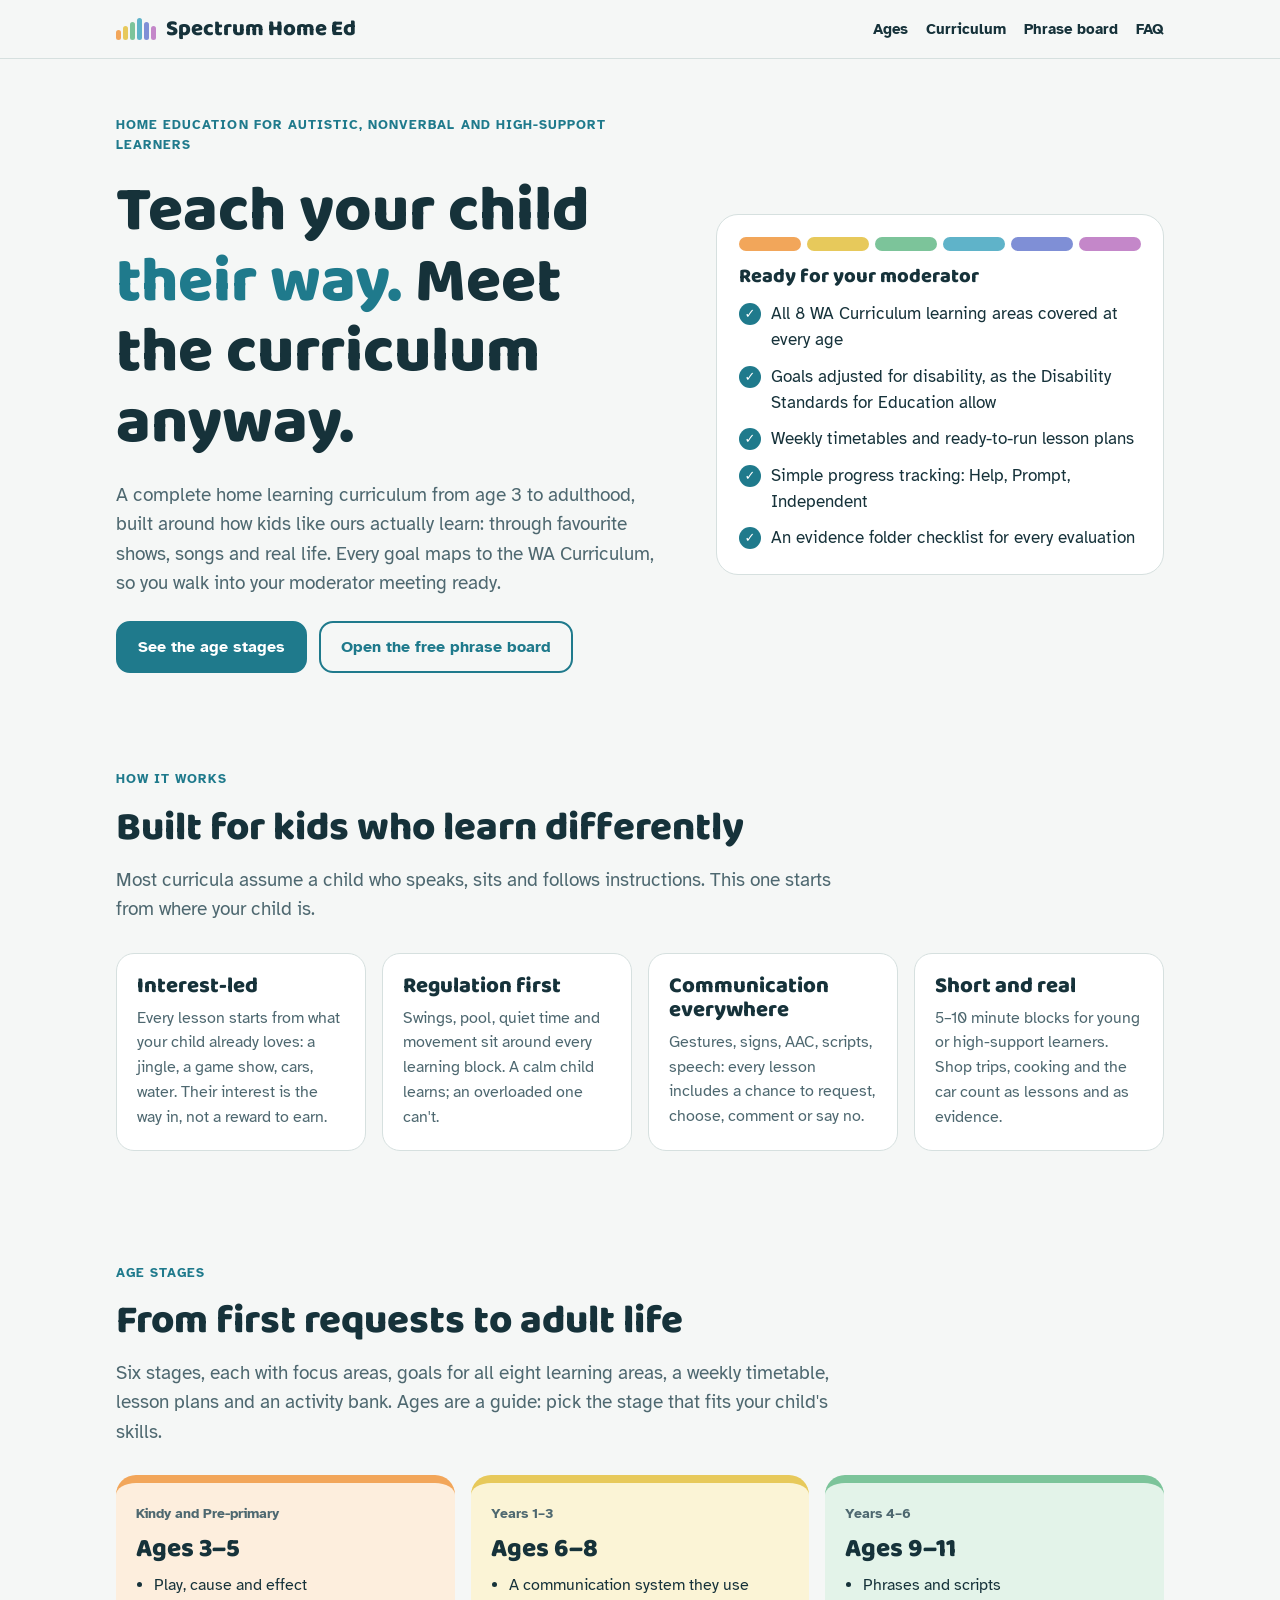
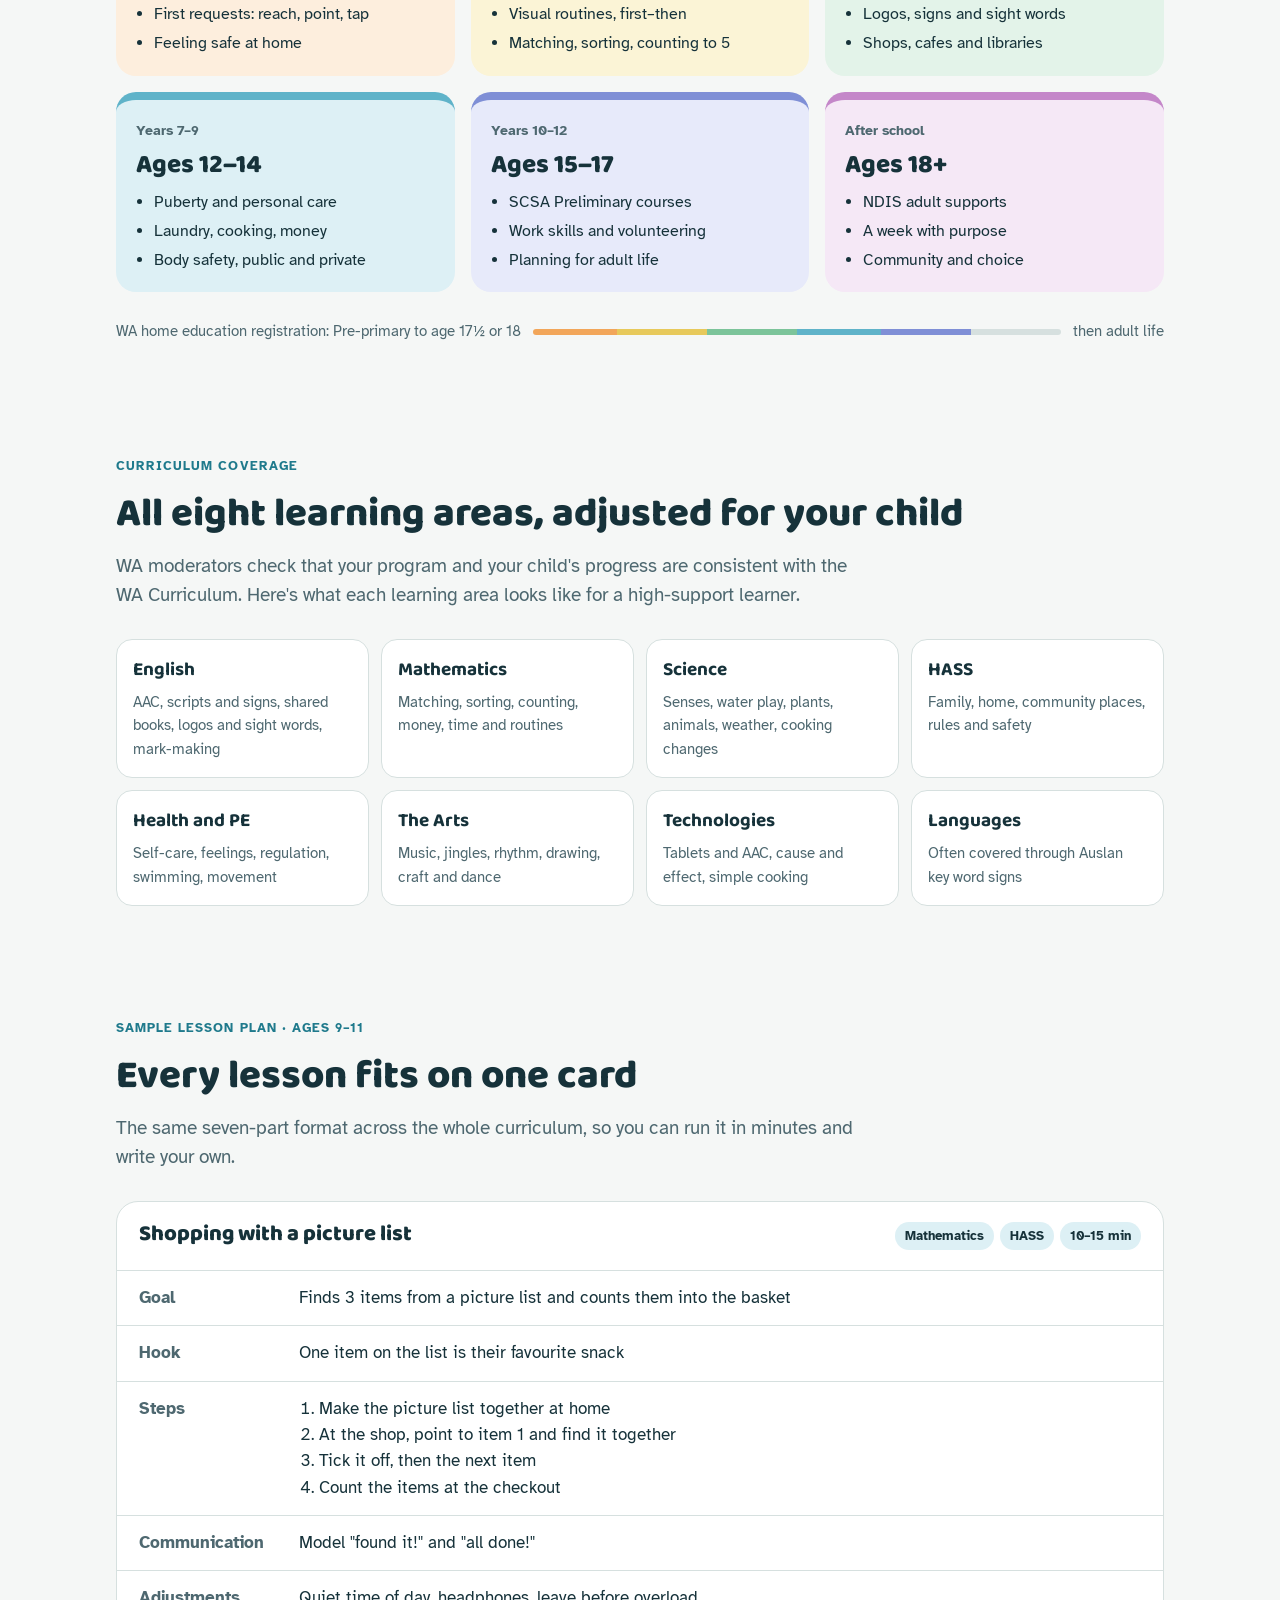
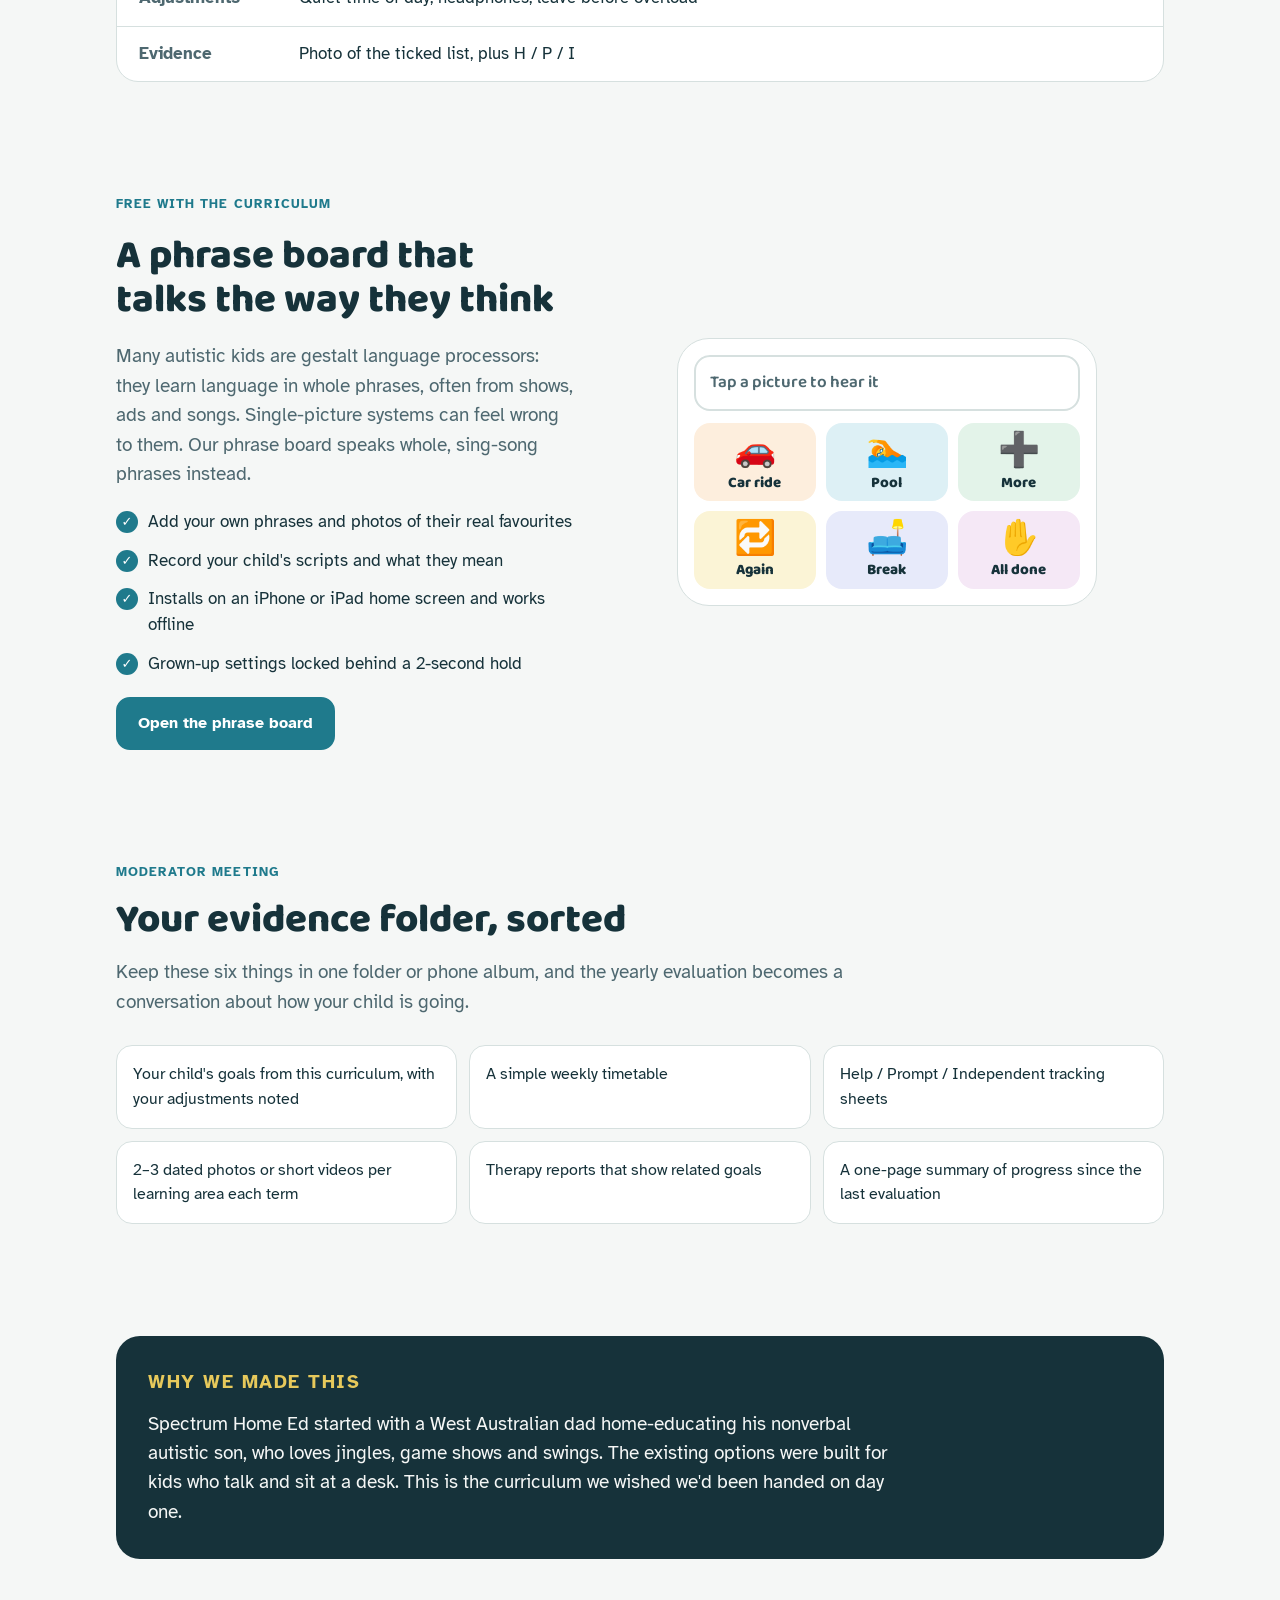
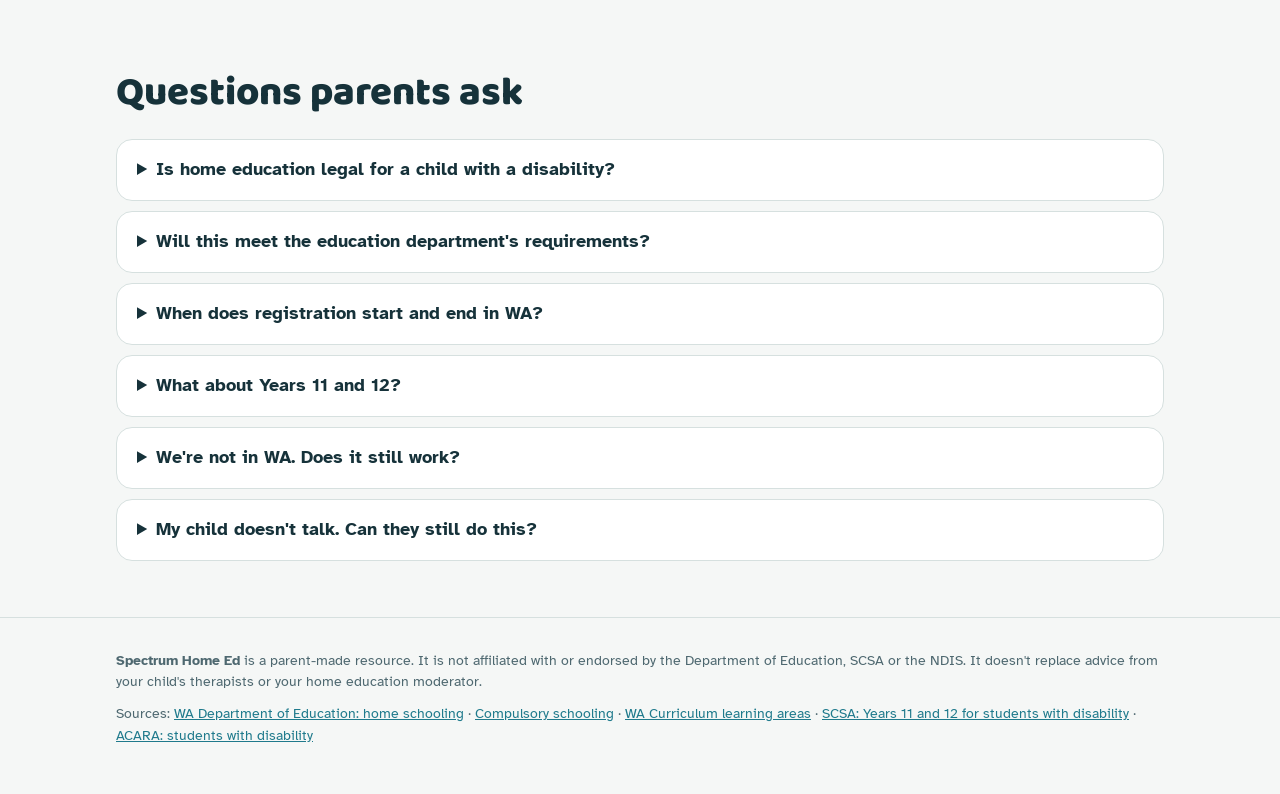
==== index.html @ 5d17b157 "Add Spectrum Home Ed website and Spectrum Talk phrase board Co-Authored-By: Claude Opus 5.5 <noreply" ====
<!doctype html>
<html lang="en-AU">
<head>
<meta charset="utf-8">
<meta name="viewport" content="width=device-width,initial-scale=1,viewport-fit=cover">
<meta name="description" content="A home education curriculum for autistic, nonverbal and high-support learners from age 3 to adulthood, mapped to the WA Curriculum.">
<link rel="icon" href="icon.png">
<link rel="apple-touch-icon" href="icon.png">
<title>Spectrum Home Ed</title>
<link rel="preconnect" href="https://fonts.googleapis.com">
<link rel="preconnect" href="https://fonts.gstatic.com" crossorigin>
<link rel="stylesheet" href="https://fonts.googleapis.com/css2?family=Atkinson+Hyperlegible:wght@400;700&family=Baloo+2:wght@600;800&display=swap">
<style>
/* Layout: single-column site, 1080 max; a six-colour "age spectrum" bar is the signature — it recurs as the hero graphic, the age cards and the learning-area grid */
:root{
  --bg:#f5f7f6;
  --surface:#ffffff;
  --ink:#16323a;
  --muted:#4e6870;
  --line:#d6e0df;
  --accent:#1f7a8c;
  --accent-ink:#ffffff;
  --a1:#f2a65a; --a2:#e7c95b; --a3:#7cc49a; --a4:#5fb3c9; --a5:#7f8fd6; --a6:#c487c9;
  --tint1:#fdeedd; --tint2:#fbf4d6; --tint3:#e3f3e9; --tint4:#ddf0f5; --tint5:#e7eafa; --tint6:#f5e8f6;
  --display:"Baloo 2","Trebuchet MS",system-ui,sans-serif;
  --body:"Atkinson Hyperlegible",system-ui,-apple-system,"Segoe UI",sans-serif;
}
@media (prefers-color-scheme: dark){:root:not([data-theme="light"]){
  --bg:#0f1c20;--surface:#162a30;--ink:#e6f0f0;--muted:#a3babd;--line:#28414a;--accent:#5cc3d6;--accent-ink:#0f1c20;
  --tint1:#3a2a1a;--tint2:#363017;--tint3:#1b3326;--tint4:#183139;--tint5:#232848;--tint6:#352338;color-scheme:dark}}
:root[data-theme="dark"]{
  --bg:#0f1c20;--surface:#162a30;--ink:#e6f0f0;--muted:#a3babd;--line:#28414a;--accent:#5cc3d6;--accent-ink:#0f1c20;
  --tint1:#3a2a1a;--tint2:#363017;--tint3:#1b3326;--tint4:#183139;--tint5:#232848;--tint6:#352338;color-scheme:dark}
*{box-sizing:border-box}
body{background:var(--bg);color:var(--ink);font-family:var(--body);font-size:17px;line-height:1.55}
.wrap{max-width:1080px;margin:0 auto;padding-left:max(16px,env(safe-area-inset-left,0px));padding-right:max(16px,env(safe-area-inset-right,0px))}
a{color:var(--accent)}
h1,h2,h3{font-family:var(--display);line-height:1.1;text-wrap:balance;margin:0}
h2{font-size:clamp(28px,4vw,40px);font-weight:800}
h3{font-size:22px;font-weight:800}
p{margin:0}
.lead{color:var(--muted);font-size:19px;max-width:62ch}
.eyebrow{font-size:13px;font-weight:700;letter-spacing:.08em;text-transform:uppercase;color:var(--accent)}
section{padding-block:56px}
.stack{display:flex;flex-direction:column;gap:16px}
/* header */
header{position:sticky;top:env(safe-area-inset-top,0px);z-index:10;background:var(--bg);border-bottom:1px solid var(--line)}
body::before{content:"";position:fixed;inset:0 0 auto;height:env(safe-area-inset-top,0px);z-index:10;background:var(--bg)}
.nav{display:flex;align-items:center;justify-content:space-between;gap:16px;padding-block:12px}
.brand{display:flex;align-items:center;gap:10px;text-decoration:none;color:var(--ink);font-family:var(--display);font-weight:800;font-size:22px}
.brand .bars{display:flex;gap:2px;height:22px;align-items:flex-end}
.brand .bars i{display:block;width:5px;border-radius:3px}
.nav ul{display:flex;gap:18px;list-style:none;margin:0;padding:0;flex-wrap:wrap}
.nav ul a{color:var(--ink);text-decoration:none;font-weight:700;font-size:15px}
.nav ul a:hover{color:var(--accent)}
@media (max-width:640px){.nav ul{display:none}}
/* hero */
.hero{padding-block:56px 40px;display:grid;grid-template-columns:1.25fr 1fr;gap:40px;align-items:center}
.hero>*{min-width:0}
.hero h1{font-size:clamp(38px,6vw,64px);font-weight:800}
.hero h1 em{font-style:normal;color:var(--accent)}
.ctas{display:flex;gap:12px;flex-wrap:wrap}
.btn{display:inline-block;padding:12px 20px;border-radius:14px;font-weight:700;text-decoration:none;border:2px solid var(--accent);font-size:16px;cursor:pointer;font-family:var(--body)}
.btn.primary{background:var(--accent);color:var(--accent-ink)}
.btn.ghost{background:transparent;color:var(--accent)}
.btn:focus-visible,a:focus-visible,button:focus-visible,summary:focus-visible{outline:3px solid var(--accent);outline-offset:3px}
.check{background:var(--surface);border:1px solid var(--line);border-radius:22px;padding:22px;display:flex;flex-direction:column;gap:14px}
.check h3{font-size:20px}
.check ul{list-style:none;margin:0;padding:0;display:flex;flex-direction:column;gap:10px}
.check li{display:flex;gap:10px;align-items:flex-start}
.tick{flex:none;width:22px;height:22px;border-radius:50%;background:var(--accent);color:var(--accent-ink);display:grid;place-items:center;font-size:13px;font-weight:700;margin-top:2px}
.spectrum{display:grid;grid-template-columns:repeat(6,1fr);gap:6px;height:14px}
.spectrum i{border-radius:7px}
@media (max-width:820px){.hero{grid-template-columns:1fr}}
/* pillars */
.pillars{display:grid;grid-template-columns:repeat(4,minmax(0,1fr));gap:16px}
.pillar{padding:20px;border-radius:18px;background:var(--surface);border:1px solid var(--line);display:flex;flex-direction:column;gap:8px}
.pillar p{color:var(--muted);font-size:16px}
@media (max-width:900px){.pillars{grid-template-columns:repeat(2,minmax(0,1fr))}}
@media (max-width:520px){.pillars{grid-template-columns:1fr}}
/* ages */
.ages{display:grid;grid-template-columns:repeat(3,minmax(0,1fr));gap:16px}
.age{border-radius:20px;padding:20px;display:flex;flex-direction:column;gap:10px;border-top:8px solid}
.age .yrs{font-size:14px;font-weight:700;color:var(--muted)}
.age h3{font-size:26px}
.age ul{margin:0;padding-left:18px;font-size:16px;display:flex;flex-direction:column;gap:4px}
.age.c1{background:var(--tint1);border-color:var(--a1)}.age.c2{background:var(--tint2);border-color:var(--a2)}.age.c3{background:var(--tint3);border-color:var(--a3)}
.age.c4{background:var(--tint4);border-color:var(--a4)}.age.c5{background:var(--tint5);border-color:var(--a5)}.age.c6{background:var(--tint6);border-color:var(--a6)}
@media (max-width:900px){.ages{grid-template-columns:repeat(2,minmax(0,1fr))}}
@media (max-width:560px){.ages{grid-template-columns:1fr}}
.regnote{display:flex;gap:12px;align-items:center;flex-wrap:wrap;font-size:15px;color:var(--muted)}
.regnote .bar{flex:1 1 200px;height:6px;border-radius:3px;background:linear-gradient(90deg,var(--a1) 0%,var(--a1) 16%,var(--a2) 16%,var(--a2) 33%,var(--a3) 33%,var(--a3) 50%,var(--a4) 50%,var(--a4) 66%,var(--a5) 66%,var(--a5) 83%,var(--line) 83%)}
/* areas */
.areas{display:grid;grid-template-columns:repeat(4,minmax(0,1fr));gap:12px}
.area{background:var(--surface);border:1px solid var(--line);border-radius:16px;padding:16px;display:flex;flex-direction:column;gap:6px}
.area b{font-family:var(--display);font-size:19px}
.area span{color:var(--muted);font-size:15px}
@media (max-width:900px){.areas{grid-template-columns:repeat(2,minmax(0,1fr))}}
@media (max-width:480px){.areas{grid-template-columns:1fr}}
/* lesson */
.lesson{background:var(--surface);border:1px solid var(--line);border-radius:22px;overflow:hidden}
.lesson-head{padding:20px 22px;border-bottom:1px solid var(--line);display:flex;justify-content:space-between;gap:12px;flex-wrap:wrap;align-items:baseline}
.chips{display:flex;gap:6px;flex-wrap:wrap}
.chip{font-size:13px;font-weight:700;padding:4px 10px;border-radius:999px;background:var(--tint4);color:var(--ink)}
.lesson dl{display:grid;grid-template-columns:160px 1fr;margin:0}
.lesson dt,.lesson dd{padding:14px 22px;border-bottom:1px solid var(--line);margin:0}
.lesson dt{font-weight:700;color:var(--muted)}
.lesson dl>:nth-last-child(-n+2){border-bottom:0}
.lesson ol{margin:0;padding-left:20px}
@media (max-width:560px){.lesson dl{grid-template-columns:1fr}.lesson dt{border-bottom:0;padding-bottom:0}}
/* board demo */
.demo{display:grid;grid-template-columns:1fr 1.2fr;gap:32px;align-items:center}
.demo>*{min-width:0}
@media (max-width:820px){.demo{grid-template-columns:1fr}}
.phone{background:var(--surface);border:1px solid var(--line);border-radius:32px;padding:16px;max-width:420px;width:100%;justify-self:center;display:flex;flex-direction:column;gap:12px}
.said{min-height:56px;border-radius:16px;border:2px solid var(--line);padding:10px 14px;font-family:var(--display);font-weight:800;font-size:22px;display:flex;align-items:center;gap:10px}
.said.empty{color:var(--muted);font-weight:600;font-size:17px}
.tiles{display:grid;grid-template-columns:repeat(3,minmax(0,1fr));gap:10px}
.tile{border:0;border-radius:16px;padding:10px 6px;display:flex;flex-direction:column;align-items:center;gap:4px;font-family:var(--display);font-weight:800;font-size:15px;line-height:1.1;cursor:pointer;color:var(--ink)}
.tile span{font-size:34px}
.tile:active{transform:scale(.96)}
.t1{background:var(--tint1)}.t2{background:var(--tint2)}.t3{background:var(--tint3)}.t4{background:var(--tint4)}.t5{background:var(--tint5)}.t6{background:var(--tint6)}
.features{list-style:none;padding:0;margin:0;display:flex;flex-direction:column;gap:12px}
.features li{display:flex;gap:10px}
/* evidence */
.evid{display:grid;grid-template-columns:repeat(3,minmax(0,1fr));gap:12px;counter-reset:e}
.evid li{list-style:none;background:var(--surface);border:1px solid var(--line);border-radius:16px;padding:16px;font-size:16px}
.evid{padding:0;margin:0}
@media (max-width:820px){.evid{grid-template-columns:1fr}}
/* faq */
details{background:var(--surface);border:1px solid var(--line);border-radius:16px;padding:16px 20px}
summary{font-weight:700;cursor:pointer;font-size:18px}
details p{margin-top:10px;color:var(--muted);max-width:70ch}
.faq{display:flex;flex-direction:column;gap:10px}
.story{background:var(--ink);color:var(--bg);border-radius:24px;padding:32px;display:flex;flex-direction:column;gap:12px}
.story p{max-width:64ch;font-size:19px}
.story .eyebrow{color:var(--a2)}
footer{border-top:1px solid var(--line);padding-block:32px 48px;color:var(--muted);font-size:14px}
footer .stack{gap:10px}
@media (prefers-reduced-motion:reduce){*{transition:none!important}}
html{scroll-behavior:smooth}
:root{padding-top:env(safe-area-inset-top,0px);padding-bottom:env(safe-area-inset-bottom,0px)}
body{margin:0}
img{max-width:100%}
[hidden]{display:none!important}
section[id],main{scroll-margin-top:72px}
</style>
</head>
<body>

<header>
  <div class="wrap nav">
    <a class="brand" href="#top" aria-label="Spectrum Home Ed home">
      <span class="bars" aria-hidden="true"><i style="height:10px;background:var(--a1)"></i><i style="height:14px;background:var(--a2)"></i><i style="height:18px;background:var(--a3)"></i><i style="height:22px;background:var(--a4)"></i><i style="height:18px;background:var(--a5)"></i><i style="height:14px;background:var(--a6)"></i></span>
      Spectrum Home Ed
    </a>
    <ul>
      <li><a href="#ages">Ages</a></li>
      <li><a href="#curriculum">Curriculum</a></li>
      <li><a href="#board">Phrase board</a></li>
      <li><a href="#faq">FAQ</a></li>
    </ul>
  </div>
</header>

<main id="top">
  <div class="wrap">
    <div class="hero">
      <div class="stack" style="gap:22px">
        <p class="eyebrow">Home education for autistic, nonverbal and high-support learners</p>
        <h1>Teach your child <em>their way.</em> Meet the curriculum anyway.</h1>
        <p class="lead">A complete home learning curriculum from age 3 to adulthood, built around how kids like ours actually learn: through favourite shows, songs and real life. Every goal maps to the WA Curriculum, so you walk into your moderator meeting ready.</p>
        <div class="ctas"><a class="btn primary" href="#ages">See the age stages</a><a class="btn ghost" href="board/">Open the free phrase board</a></div>
      </div>
      <div class="check" aria-label="Moderator checklist">
        <div class="spectrum" aria-hidden="true"><i style="background:var(--a1)"></i><i style="background:var(--a2)"></i><i style="background:var(--a3)"></i><i style="background:var(--a4)"></i><i style="background:var(--a5)"></i><i style="background:var(--a6)"></i></div>
        <h3>Ready for your moderator</h3>
        <ul>
          <li><span class="tick">✓</span><span>All 8 WA Curriculum learning areas covered at every age</span></li>
          <li><span class="tick">✓</span><span>Goals adjusted for disability, as the Disability Standards for Education allow</span></li>
          <li><span class="tick">✓</span><span>Weekly timetables and ready-to-run lesson plans</span></li>
          <li><span class="tick">✓</span><span>Simple progress tracking: Help, Prompt, Independent</span></li>
          <li><span class="tick">✓</span><span>An evidence folder checklist for every evaluation</span></li>
        </ul>
      </div>
    </div>
  </div>

  <section>
    <div class="wrap stack" style="gap:28px">
      <div class="stack"><p class="eyebrow">How it works</p><h2>Built for kids who learn differently</h2><p class="lead">Most curricula assume a child who speaks, sits and follows instructions. This one starts from where your child is.</p></div>
      <div class="pillars">
        <div class="pillar"><h3>Interest-led</h3><p>Every lesson starts from what your child already loves: a jingle, a game show, cars, water. Their interest is the way in, not a reward to earn.</p></div>
        <div class="pillar"><h3>Regulation first</h3><p>Swings, pool, quiet time and movement sit around every learning block. A calm child learns; an overloaded one can't.</p></div>
        <div class="pillar"><h3>Communication everywhere</h3><p>Gestures, signs, AAC, scripts, speech: every lesson includes a chance to request, choose, comment or say no.</p></div>
        <div class="pillar"><h3>Short and real</h3><p>5–10 minute blocks for young or high-support learners. Shop trips, cooking and the car count as lessons and as evidence.</p></div>
      </div>
    </div>
  </section>

  <section id="ages">
    <div class="wrap stack" style="gap:28px">
      <div class="stack"><p class="eyebrow">Age stages</p><h2>From first requests to adult life</h2><p class="lead">Six stages, each with focus areas, goals for all eight learning areas, a weekly timetable, lesson plans and an activity bank. Ages are a guide: pick the stage that fits your child's skills.</p></div>
      <div class="ages">
        <article class="age c1"><p class="yrs">Kindy and Pre-primary</p><h3>Ages 3–5</h3><ul><li>Play, cause and effect</li><li>First requests: reach, point, tap</li><li>Feeling safe at home</li></ul></article>
        <article class="age c2"><p class="yrs">Years 1–3</p><h3>Ages 6–8</h3><ul><li>A communication system they use</li><li>Visual routines, first–then</li><li>Matching, sorting, counting to 5</li></ul></article>
        <article class="age c3"><p class="yrs">Years 4–6</p><h3>Ages 9–11</h3><ul><li>Phrases and scripts</li><li>Logos, signs and sight words</li><li>Shops, cafes and libraries</li></ul></article>
        <article class="age c4"><p class="yrs">Years 7–9</p><h3>Ages 12–14</h3><ul><li>Puberty and personal care</li><li>Laundry, cooking, money</li><li>Body safety, public and private</li></ul></article>
        <article class="age c5"><p class="yrs">Years 10–12</p><h3>Ages 15–17</h3><ul><li>SCSA Preliminary courses</li><li>Work skills and volunteering</li><li>Planning for adult life</li></ul></article>
        <article class="age c6"><p class="yrs">After school</p><h3>Ages 18+</h3><ul><li>NDIS adult supports</li><li>A week with purpose</li><li>Community and choice</li></ul></article>
      </div>
      <div class="regnote"><span>WA home education registration: Pre-primary to age 17½ or 18</span><span class="bar" aria-hidden="true"></span><span>then adult life</span></div>
    </div>
  </section>

  <section id="curriculum">
    <div class="wrap stack" style="gap:28px">
      <div class="stack"><p class="eyebrow">Curriculum coverage</p><h2>All eight learning areas, adjusted for your child</h2><p class="lead">WA moderators check that your program and your child's progress are consistent with the WA Curriculum. Here's what each learning area looks like for a high-support learner.</p></div>
      <div class="areas">
        <div class="area"><b>English</b><span>AAC, scripts and signs, shared books, logos and sight words, mark-making</span></div>
        <div class="area"><b>Mathematics</b><span>Matching, sorting, counting, money, time and routines</span></div>
        <div class="area"><b>Science</b><span>Senses, water play, plants, animals, weather, cooking changes</span></div>
        <div class="area"><b>HASS</b><span>Family, home, community places, rules and safety</span></div>
        <div class="area"><b>Health and PE</b><span>Self-care, feelings, regulation, swimming, movement</span></div>
        <div class="area"><b>The Arts</b><span>Music, jingles, rhythm, drawing, craft and dance</span></div>
        <div class="area"><b>Technologies</b><span>Tablets and AAC, cause and effect, simple cooking</span></div>
        <div class="area"><b>Languages</b><span>Often covered through Auslan key word signs</span></div>
      </div>
    </div>
  </section>

  <section>
    <div class="wrap stack" style="gap:28px">
      <div class="stack"><p class="eyebrow">Sample lesson plan · Ages 9–11</p><h2>Every lesson fits on one card</h2><p class="lead">The same seven-part format across the whole curriculum, so you can run it in minutes and write your own.</p></div>
      <article class="lesson">
        <div class="lesson-head"><h3>Shopping with a picture list</h3><div class="chips"><span class="chip">Mathematics</span><span class="chip">HASS</span><span class="chip">10–15 min</span></div></div>
        <dl>
          <dt>Goal</dt><dd>Finds 3 items from a picture list and counts them into the basket</dd>
          <dt>Hook</dt><dd>One item on the list is their favourite snack</dd>
          <dt>Steps</dt><dd><ol><li>Make the picture list together at home</li><li>At the shop, point to item 1 and find it together</li><li>Tick it off, then the next item</li><li>Count the items at the checkout</li></ol></dd>
          <dt>Communication</dt><dd>Model "found it!" and "all done!"</dd>
          <dt>Adjustments</dt><dd>Quiet time of day, headphones, leave before overload</dd>
          <dt>Evidence</dt><dd>Photo of the ticked list, plus H / P / I</dd>
        </dl>
      </article>
    </div>
  </section>

  <section id="board">
    <div class="wrap demo">
      <div class="stack" style="gap:20px">
        <p class="eyebrow">Free with the curriculum</p>
        <h2>A phrase board that talks the way they think</h2>
        <p class="lead">Many autistic kids are gestalt language processors: they learn language in whole phrases, often from shows, ads and songs. Single-picture systems can feel wrong to them. Our phrase board speaks whole, sing-song phrases instead.</p>
        <ul class="features">
          <li><span class="tick">✓</span><span>Add your own phrases and photos of their real favourites</span></li>
          <li><span class="tick">✓</span><span>Record your child's scripts and what they mean</span></li>
          <li><span class="tick">✓</span><span>Installs on an iPhone or iPad home screen and works offline</span></li>
          <li><span class="tick">✓</span><span>Grown-up settings locked behind a 2-second hold</span></li>
        </ul>
        <div class="ctas"><a class="btn primary" href="board/">Open the phrase board</a></div>
      </div>
      <div class="phone" aria-label="Phrase board demo">
        <div class="said empty" id="said" aria-live="polite">Tap a picture to hear it</div>
        <div class="tiles">
          <button class="tile t1" data-say="Let's go in the car!"><span>🚗</span>Car ride</button>
          <button class="tile t4" data-say="Time for the pool!"><span>🏊</span>Pool</button>
          <button class="tile t3" data-say="I want more!"><span>➕</span>More</button>
          <button class="tile t2" data-say="Play it again!"><span>🔁</span>Again</button>
          <button class="tile t5" data-say="I need a break."><span>🛋️</span>Break</button>
          <button class="tile t6" data-say="All done!"><span>✋</span>All done</button>
        </div>
      </div>
    </div>
  </section>

  <section>
    <div class="wrap stack" style="gap:28px">
      <div class="stack"><p class="eyebrow">Moderator meeting</p><h2>Your evidence folder, sorted</h2><p class="lead">Keep these six things in one folder or phone album, and the yearly evaluation becomes a conversation about how your child is going.</p></div>
      <ul class="evid">
        <li>Your child's goals from this curriculum, with your adjustments noted</li>
        <li>A simple weekly timetable</li>
        <li>Help / Prompt / Independent tracking sheets</li>
        <li>2–3 dated photos or short videos per learning area each term</li>
        <li>Therapy reports that show related goals</li>
        <li>A one-page summary of progress since the last evaluation</li>
      </ul>
    </div>
  </section>

  <section>
    <div class="wrap">
      <div class="story">
        <p class="eyebrow">Why we made this</p>
        <p>Spectrum Home Ed started with a West Australian dad home-educating his nonverbal autistic son, who loves jingles, game shows and swings. The existing options were built for kids who talk and sit at a desk. This is the curriculum we wished we'd been handed on day one.</p>
      </div>
    </div>
  </section>

  <section id="faq">
    <div class="wrap stack" style="gap:24px">
      <h2>Questions parents ask</h2>
      <div class="faq">
        <details><summary>Is home education legal for a child with a disability?</summary><p>Yes. In WA, any parent can register as a home educator with the Department of Education. Your child's program can be adjusted to their needs; the Department says programs should be flexible to individual needs and abilities.</p></details>
        <details><summary>Will this meet the education department's requirements?</summary><p>Every age stage maps its goals to the eight WA Curriculum learning areas, which is what moderators check against. The final decision is always your moderator's, so use the evidence folder checklist and talk to them early about your adjustments.</p></details>
        <details><summary>When does registration start and end in WA?</summary><p>From the start of the year your child turns 5½ (Pre-primary) until the end of the year they turn 17½ or 18, whichever comes first. You book your first moderator meeting within 3 months of registering, then yearly.</p></details>
        <details><summary>What about Years 11 and 12?</summary><p>SCSA offers Preliminary courses for students with an intellectual disability or learning difficulty. Units are chosen to fit an individual plan. Preliminary units alone don't count toward WACE, but VET, workplace learning and endorsed programs such as ASDAN can.</p></details>
        <details><summary>We're not in WA. Does it still work?</summary><p>The teaching approach works anywhere. Each state registers home educators differently (NESA in NSW, VRQA in Victoria, the Home Education Unit in Queensland, and so on), but most expect the main learning areas to be covered. Check your state's rules before registering.</p></details>
        <details><summary>My child doesn't talk. Can they still do this?</summary><p>Yes. This curriculum was written for nonverbal and minimally speaking children first. Pointing, signs, a phrase board, AAC and scripts all count as communication, and as progress.</p></details>
      </div>
    </div>
  </section>
</main>

<footer>
  <div class="wrap stack">
    <p><strong>Spectrum Home Ed</strong> is a parent-made resource. It is not affiliated with or endorsed by the Department of Education, SCSA or the NDIS. It doesn't replace advice from your child's therapists or your home education moderator.</p>
    <p>Sources: <a href="https://www.education.wa.edu.au/home-schooling" target="_blank" rel="noopener">WA Department of Education: home schooling</a> · <a href="https://www.education.wa.edu.au/schooling" target="_blank" rel="noopener">Compulsory schooling</a> · <a href="https://k10outline.scsa.wa.edu.au/home/wa-curriculum/learning-areas" target="_blank" rel="noopener">WA Curriculum learning areas</a> · <a href="https://parent.scsa.wa.edu.au/what-will-my-child-learn/is-there-a-curriculum-for-students-with-disability-in-years-11-and-12" target="_blank" rel="noopener">SCSA: Years 11 and 12 for students with disability</a> · <a href="https://australiancurriculum.edu.au/resources/student-diversity/meeting-the-needs-of-students-with-a-disability" target="_blank" rel="noopener">ACARA: students with disability</a></p>
  </div>
</footer>

<script>
const said=document.getElementById('said');
document.querySelectorAll('.tile').forEach(b=>b.addEventListener('click',()=>{
  const t=b.dataset.say;said.textContent=t;said.classList.remove('empty');
  try{if('speechSynthesis' in window){speechSynthesis.cancel();const u=new SpeechSynthesisUtterance(t);u.lang='en-AU';u.pitch=1.4;u.rate=.9;speechSynthesis.speak(u)}}catch(e){}
}));
</script>
</body>
</html>
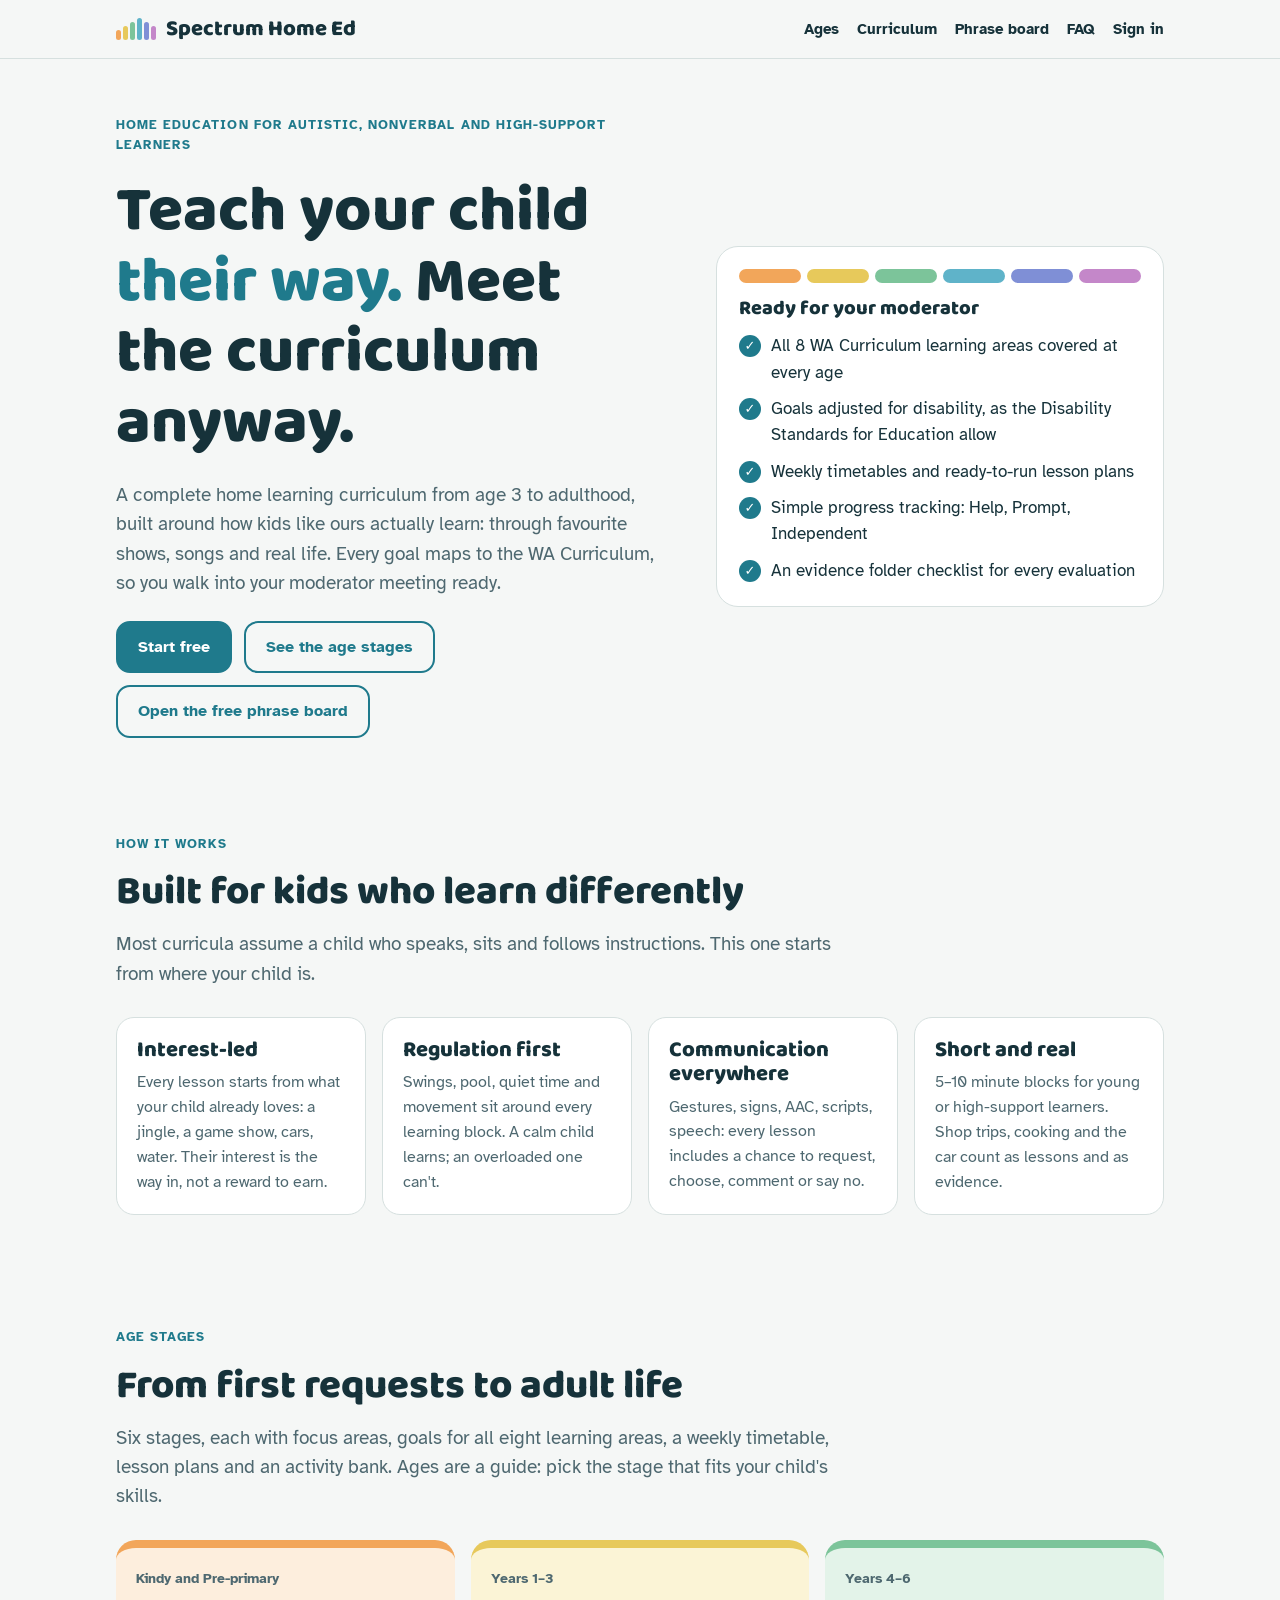
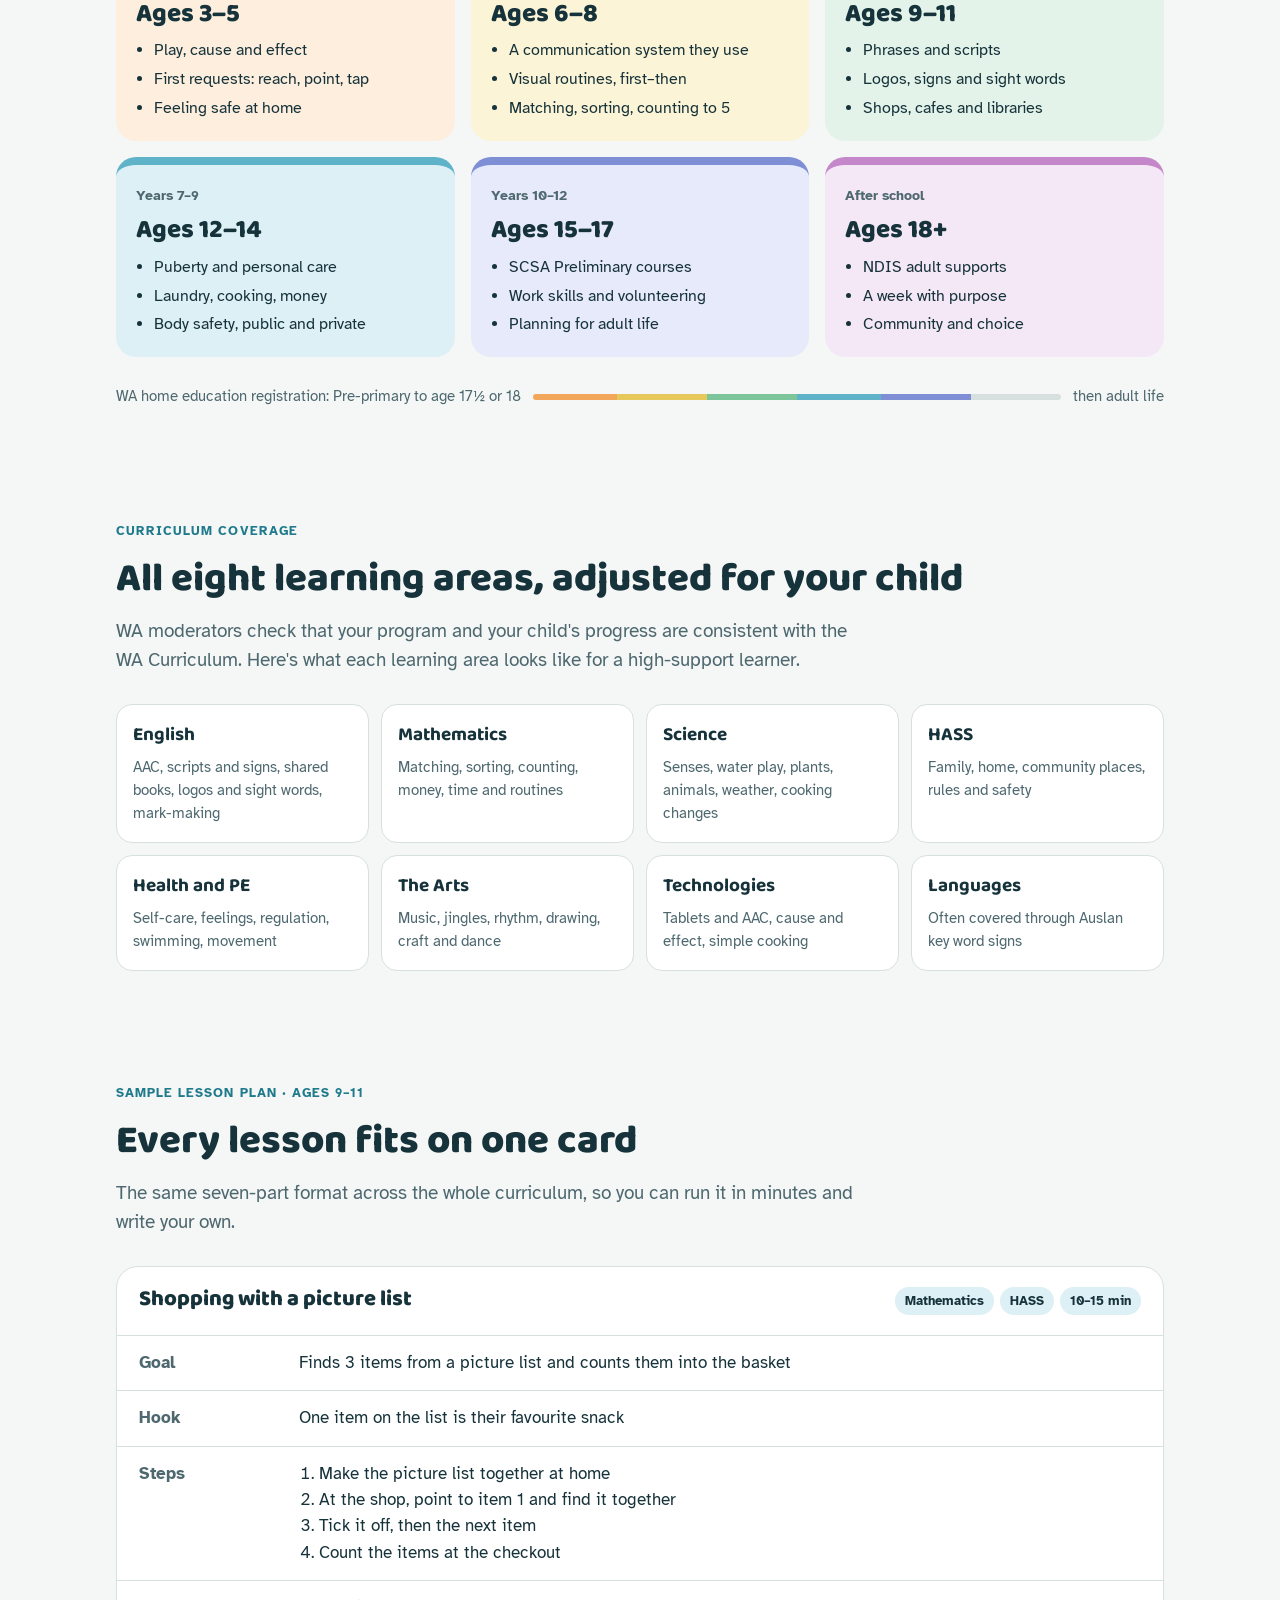
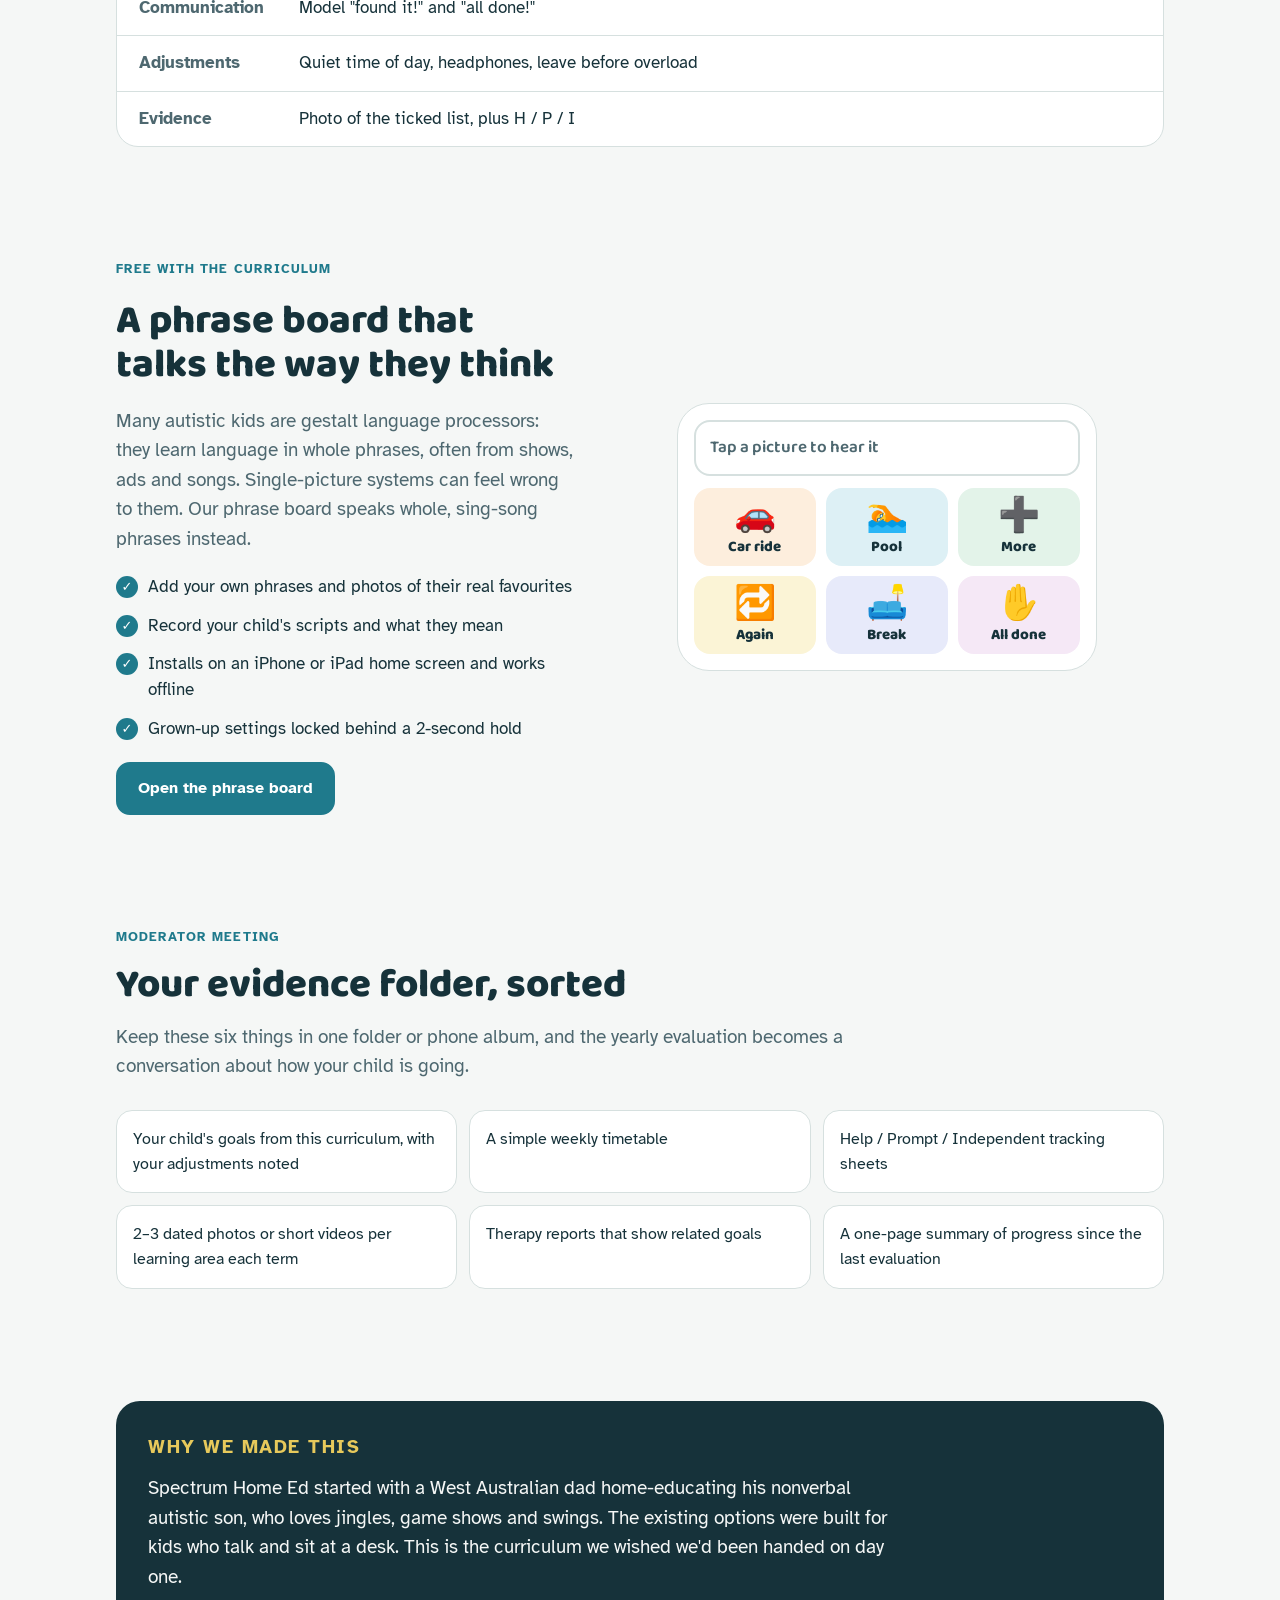
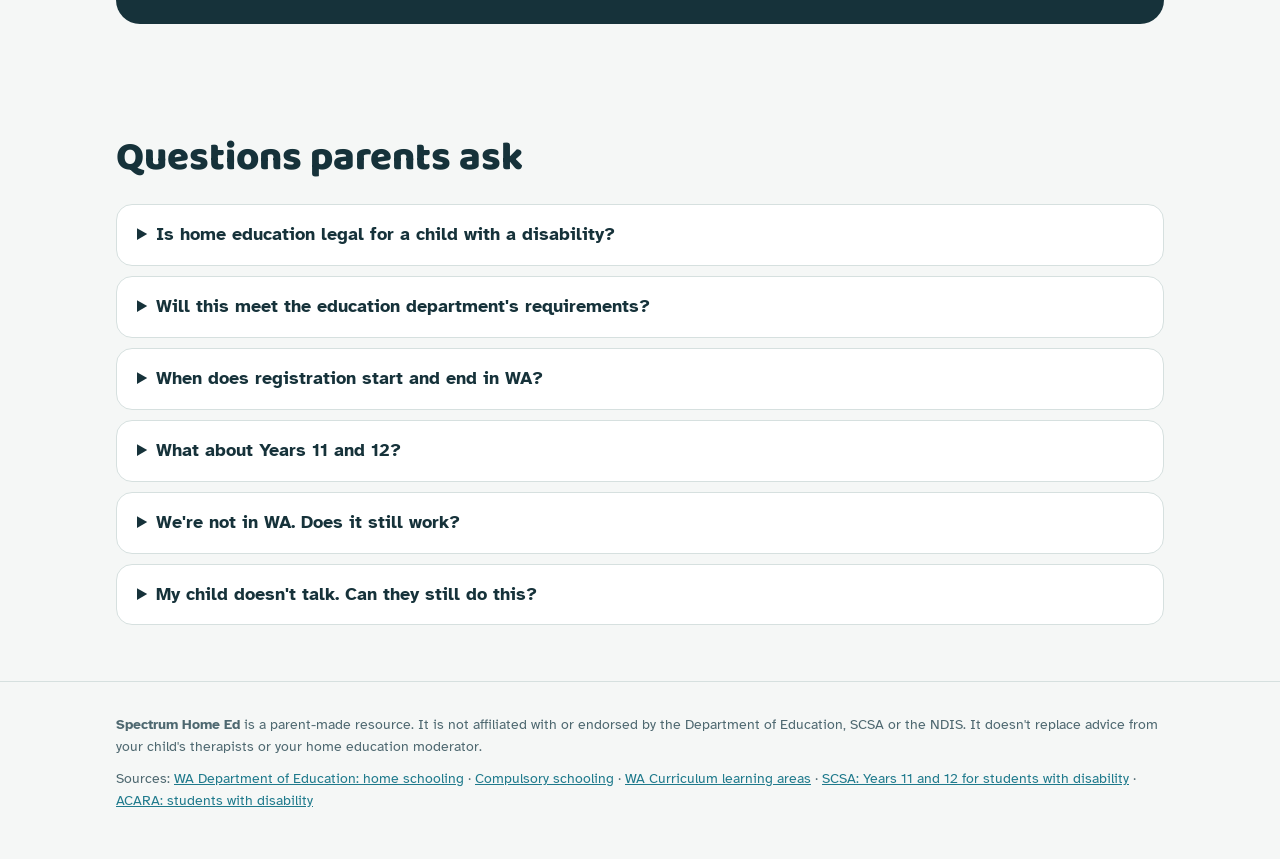
==== commit 187ba465: "Add family app: accounts, child profiles, weekly lesson planner Supabase schema with row level secur" ====
--- a/index.html
+++ b/index.html
@@ -159,6 +159,7 @@
       <li><a href="#curriculum">Curriculum</a></li>
       <li><a href="#board">Phrase board</a></li>
       <li><a href="#faq">FAQ</a></li>
+      <li><a href="app/">Sign in</a></li>
     </ul>
   </div>
 </header>
@@ -170,7 +171,7 @@
         <p class="eyebrow">Home education for autistic, nonverbal and high-support learners</p>
         <h1>Teach your child <em>their way.</em> Meet the curriculum anyway.</h1>
         <p class="lead">A complete home learning curriculum from age 3 to adulthood, built around how kids like ours actually learn: through favourite shows, songs and real life. Every goal maps to the WA Curriculum, so you walk into your moderator meeting ready.</p>
-        <div class="ctas"><a class="btn primary" href="#ages">See the age stages</a><a class="btn ghost" href="board/">Open the free phrase board</a></div>
+        <div class="ctas"><a class="btn primary" href="app/#/signup">Start free</a><a class="btn ghost" href="#ages">See the age stages</a><a class="btn ghost" href="board/">Open the free phrase board</a></div>
       </div>
       <div class="check" aria-label="Moderator checklist">
         <div class="spectrum" aria-hidden="true"><i style="background:var(--a1)"></i><i style="background:var(--a2)"></i><i style="background:var(--a3)"></i><i style="background:var(--a4)"></i><i style="background:var(--a5)"></i><i style="background:var(--a6)"></i></div>
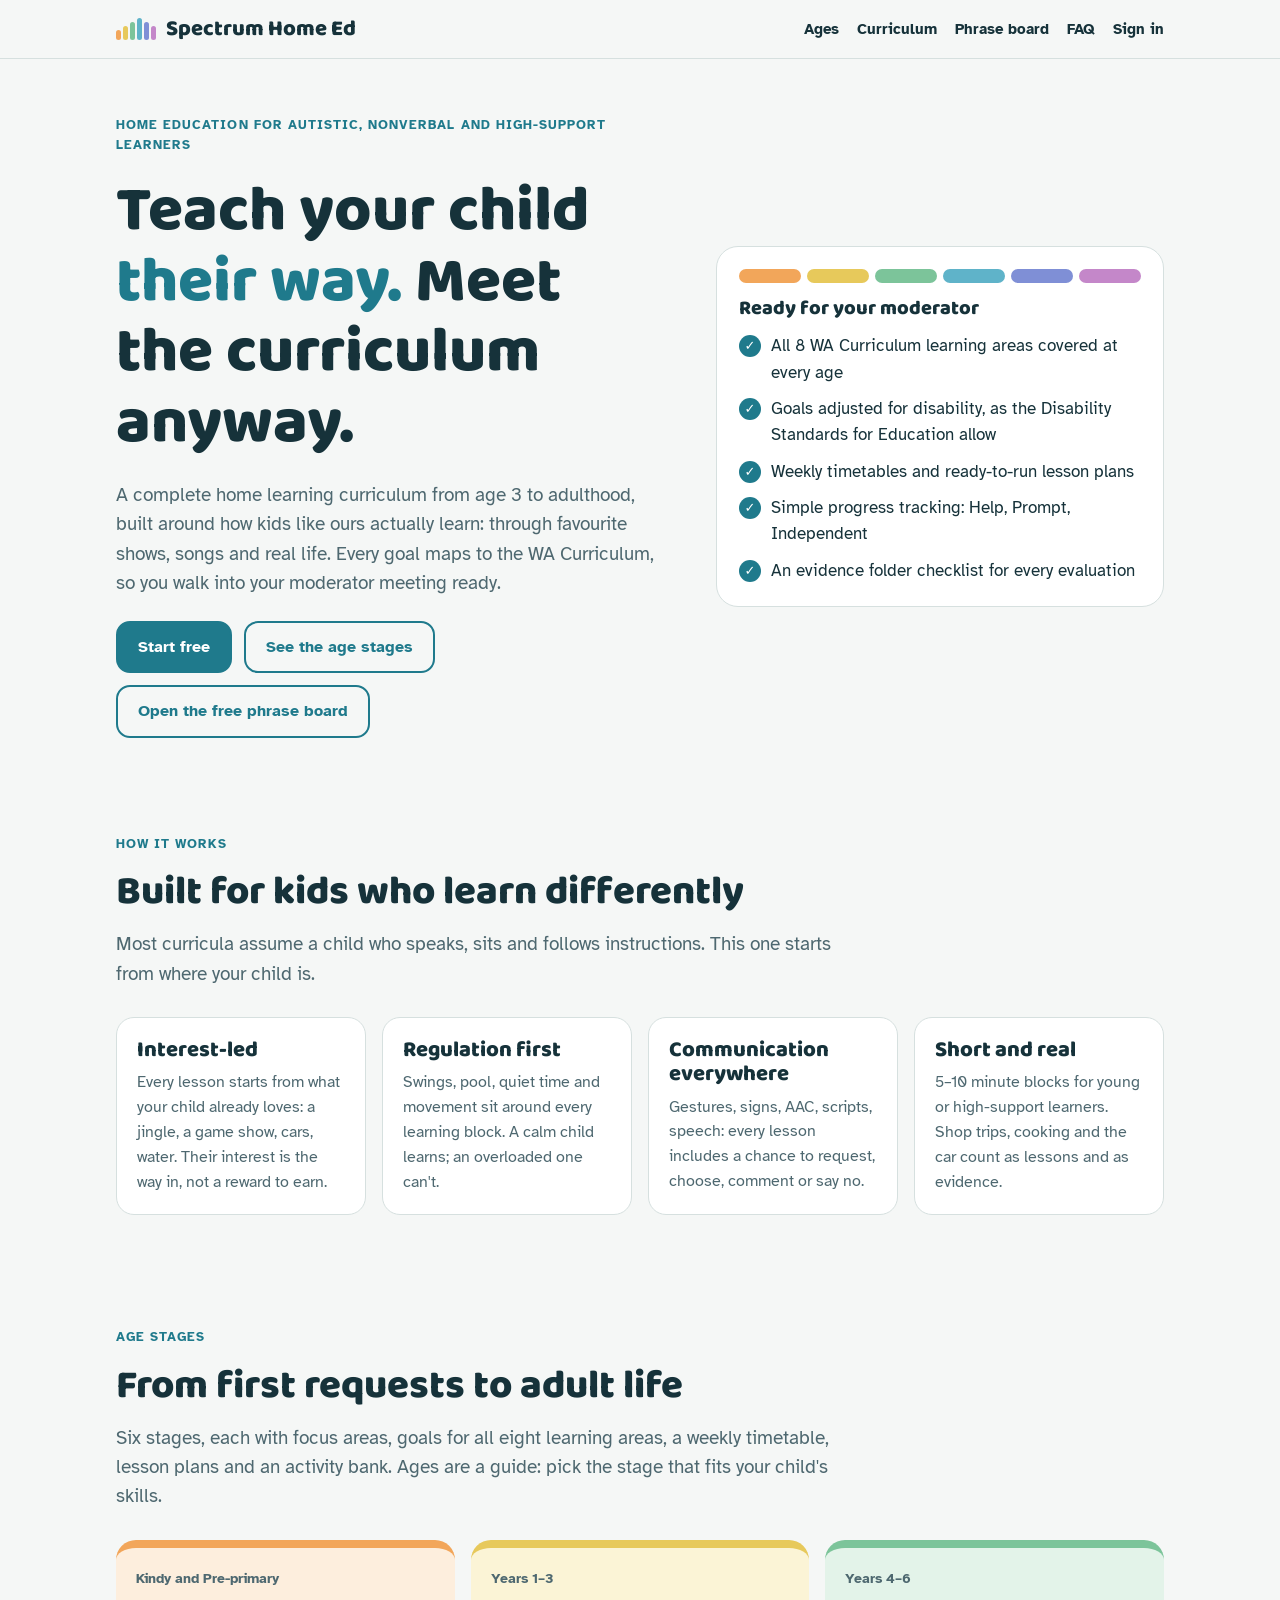
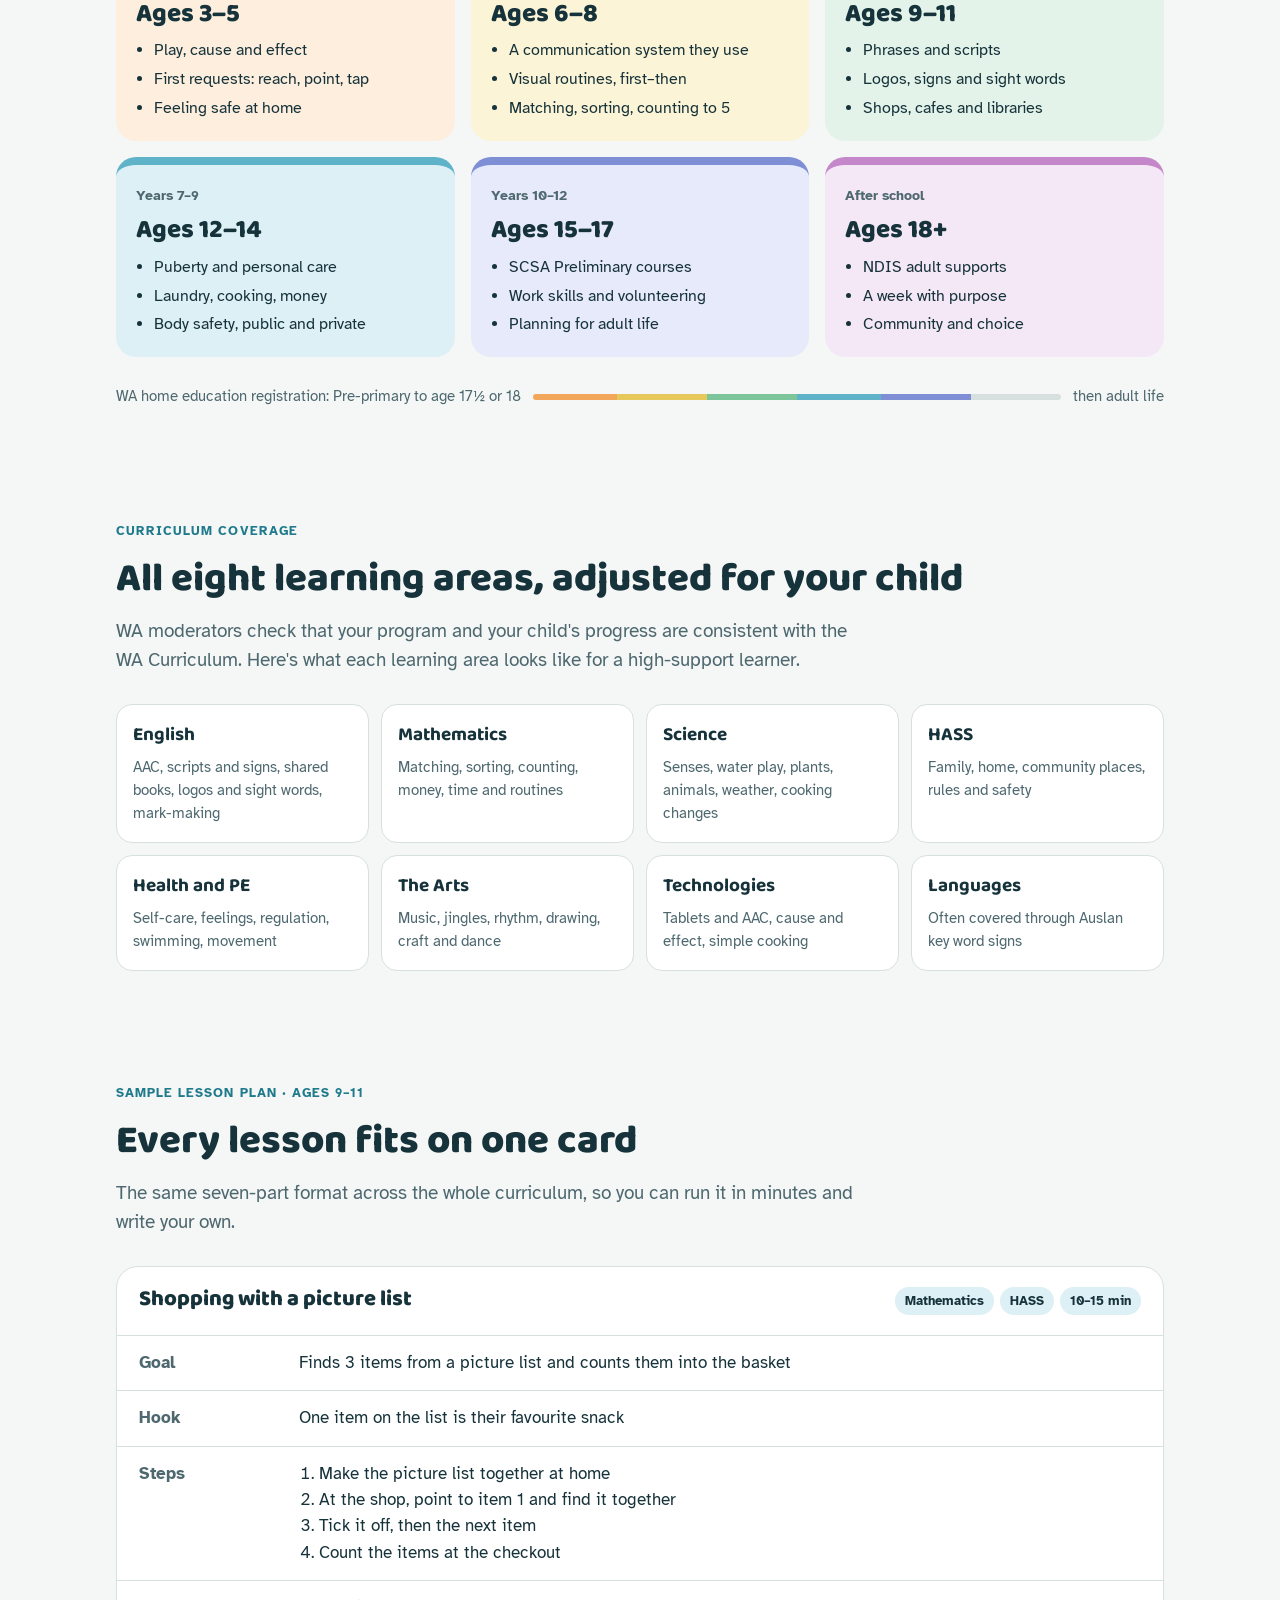
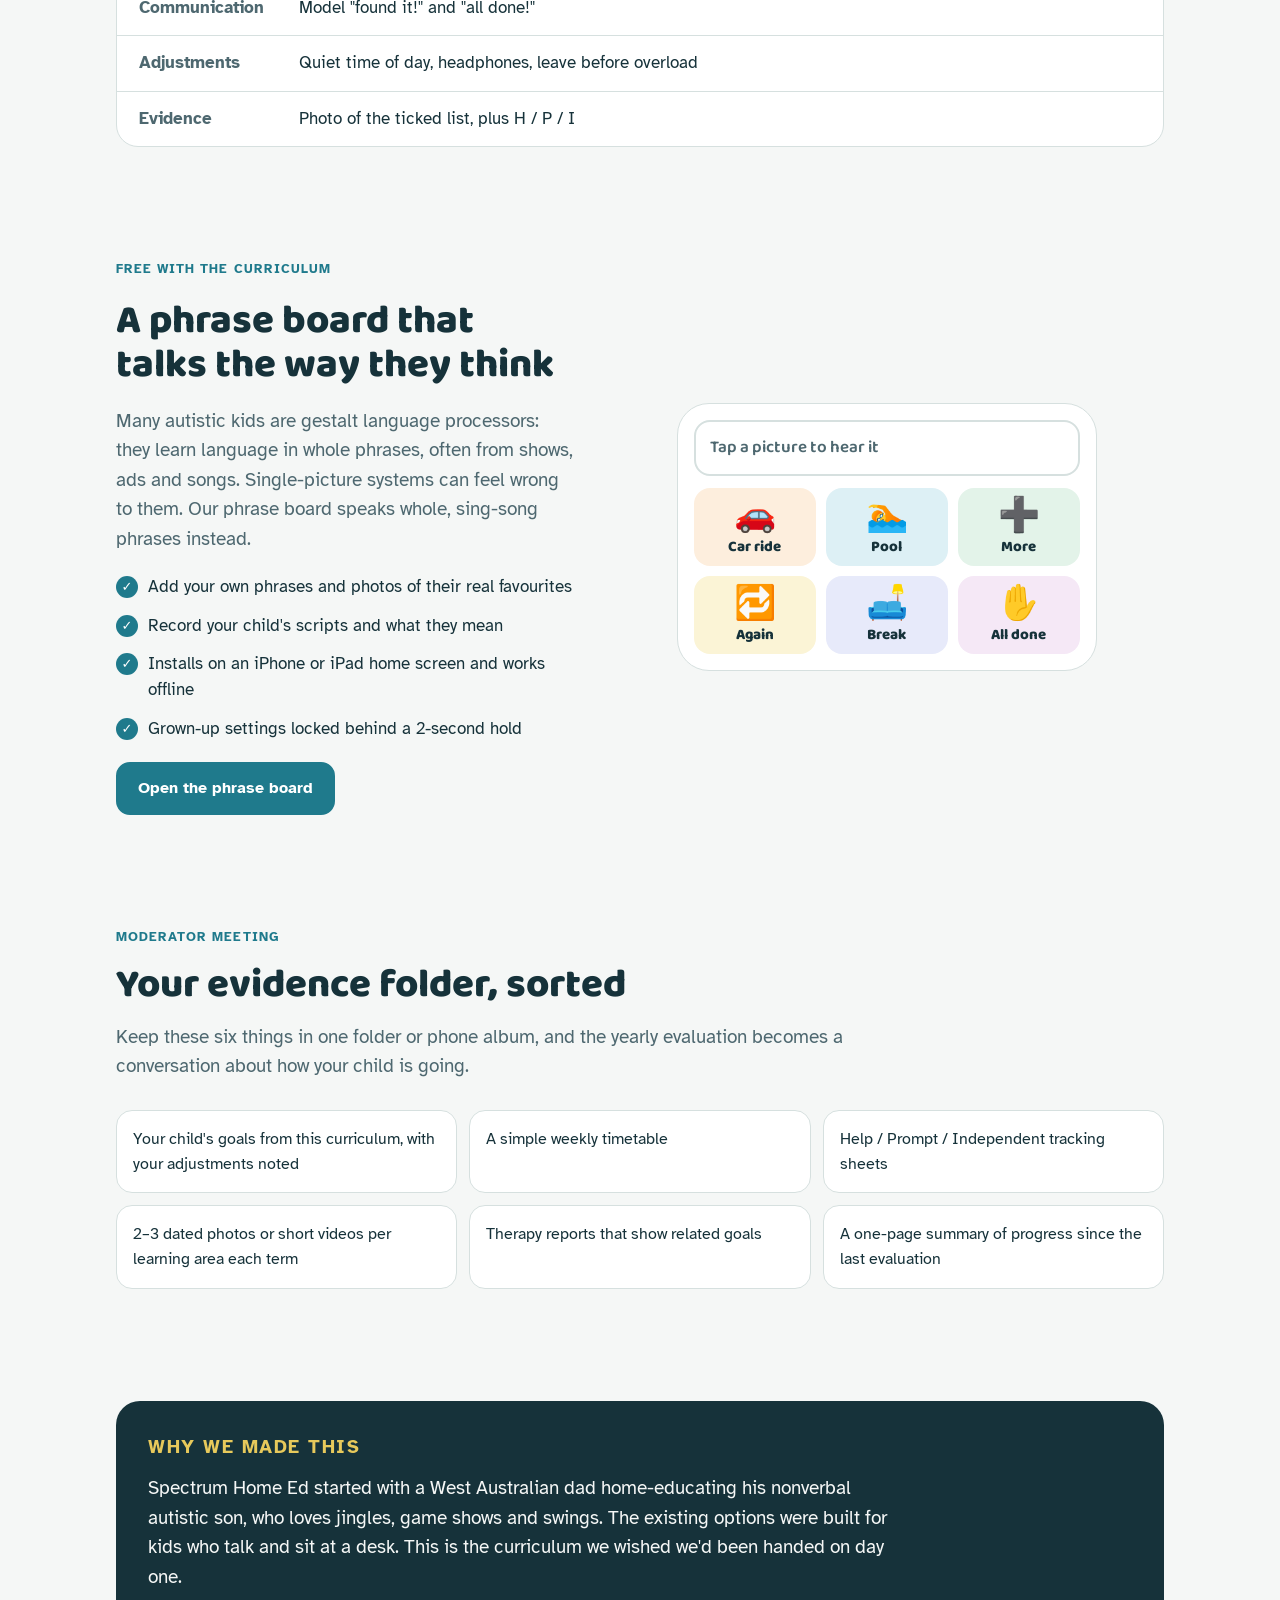
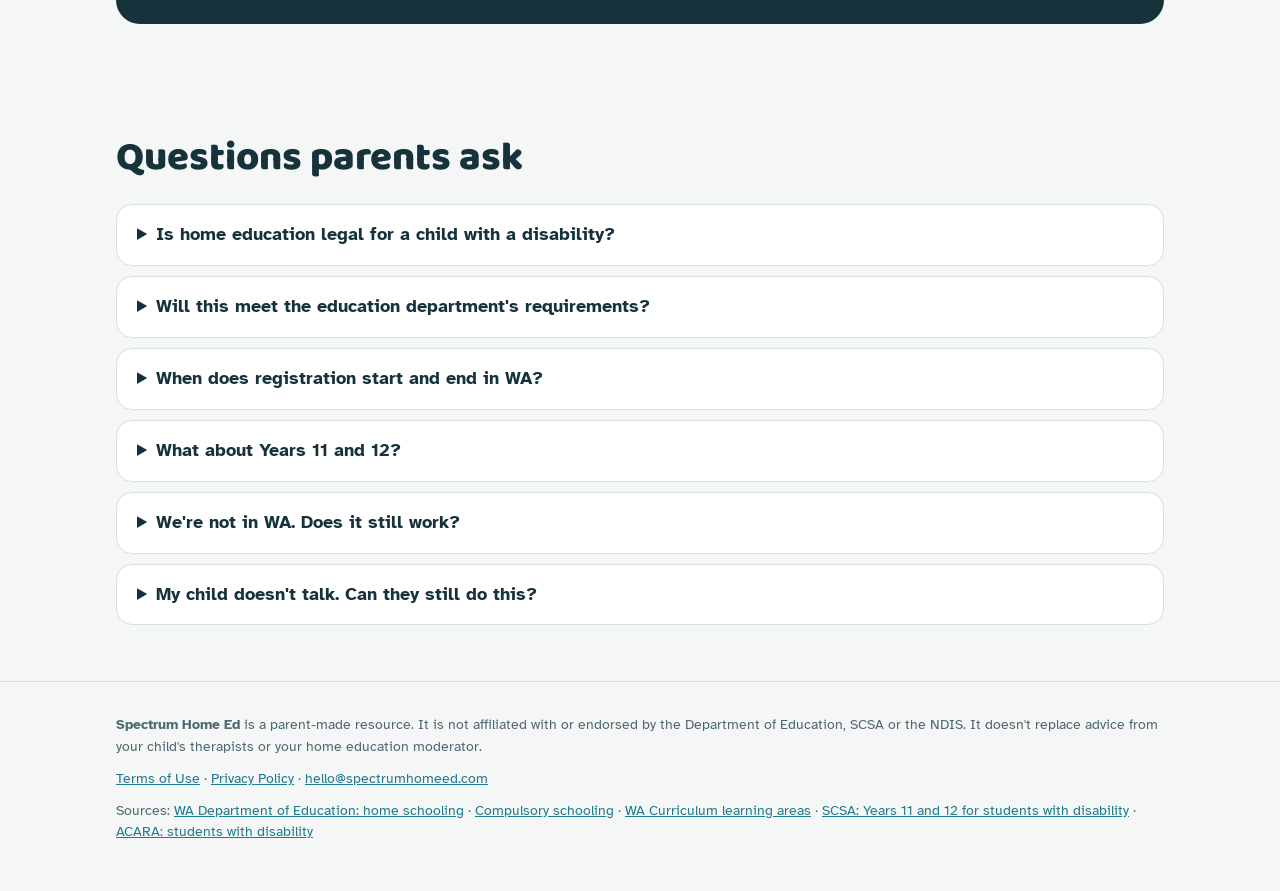
==== commit e7671ee6: "Privacy policy and terms of use; link from site, sign-up, app footer and photo consent Co-Authored-B" ====
--- a/index.html
+++ b/index.html
@@ -53,7 +53,7 @@
 .nav ul{display:flex;gap:18px;list-style:none;margin:0;padding:0;flex-wrap:wrap}
 .nav ul a{color:var(--ink);text-decoration:none;font-weight:700;font-size:15px}
 .nav ul a:hover{color:var(--accent)}
-@media (max-width:640px){.nav ul{display:none}}
+@media (max-width:640px){.nav ul{gap:14px;flex-wrap:nowrap;flex:none}.nav .brand{white-space:nowrap;font-size:18px}.nav ul li:not(.keep){display:none}}
 /* hero */
 .hero{padding-block:56px 40px;display:grid;grid-template-columns:1.25fr 1fr;gap:40px;align-items:center}
 .hero>*{min-width:0}
@@ -159,7 +159,8 @@
       <li><a href="#curriculum">Curriculum</a></li>
       <li><a href="#board">Phrase board</a></li>
       <li><a href="#faq">FAQ</a></li>
-      <li><a href="app/">Sign in</a></li>
+      <li class="keep"><a href="app/">Sign in</a></li>
+      <li class="keep" id="adminLink" hidden><a href="app/#/admin" style="font-weight:800">Admin</a></li>
     </ul>
   </div>
 </header>
@@ -316,6 +317,7 @@
 <footer>
   <div class="wrap stack">
     <p><strong>Spectrum Home Ed</strong> is a parent-made resource. It is not affiliated with or endorsed by the Department of Education, SCSA or the NDIS. It doesn't replace advice from your child's therapists or your home education moderator.</p>
+    <p><a href="terms.html">Terms of Use</a> · <a href="privacy.html">Privacy Policy</a> · <a href="mailto:hello@spectrumhomeed.com">hello@spectrumhomeed.com</a></p>
     <p>Sources: <a href="https://www.education.wa.edu.au/home-schooling" target="_blank" rel="noopener">WA Department of Education: home schooling</a> · <a href="https://www.education.wa.edu.au/schooling" target="_blank" rel="noopener">Compulsory schooling</a> · <a href="https://k10outline.scsa.wa.edu.au/home/wa-curriculum/learning-areas" target="_blank" rel="noopener">WA Curriculum learning areas</a> · <a href="https://parent.scsa.wa.edu.au/what-will-my-child-learn/is-there-a-curriculum-for-students-with-disability-in-years-11-and-12" target="_blank" rel="noopener">SCSA: Years 11 and 12 for students with disability</a> · <a href="https://australiancurriculum.edu.au/resources/student-diversity/meeting-the-needs-of-students-with-a-disability" target="_blank" rel="noopener">ACARA: students with disability</a></p>
   </div>
 </footer>
@@ -327,5 +329,15 @@
   try{if('speechSynthesis' in window){speechSynthesis.cancel();const u=new SpeechSynthesisUtterance(t);u.lang='en-AU';u.pitch=1.4;u.rate=.9;speechSynthesis.speak(u)}}catch(e){}
 }));
 </script>
+<script>
+/* Show the Admin button when an admin is signed in on this device */
+(function(){var li=document.getElementById("adminLink");
+  try{if(localStorage.getItem("she-admin")==="1")li.hidden=false;
+    var raw=localStorage.getItem("sb-tisidhzgcntvsybzwhog-auth-token");if(!raw)return;var t=JSON.parse(raw);var tok=t&&(t.access_token||(t.currentSession&&t.currentSession.access_token));if(!tok)return;
+    fetch("https://tisidhzgcntvsybzwhog.supabase.co/rest/v1/rpc/my_access",{method:"POST",headers:{"Content-Type":"application/json",apikey:"sb_publishable_QouTA8MfAX-zLpK1xADbqQ_HIzL4LQK",Authorization:"Bearer "+tok},body:"{}"})
+      .then(function(r){return r.ok?r.json():null}).then(function(a){if(!a)return;li.hidden=!a.is_admin;try{a.is_admin?localStorage.setItem("she-admin","1"):localStorage.removeItem("she-admin")}catch(e){}}).catch(function(){});
+  }catch(e){}})();
+</script>
+<script src="track.js" defer></script>
 </body>
 </html>
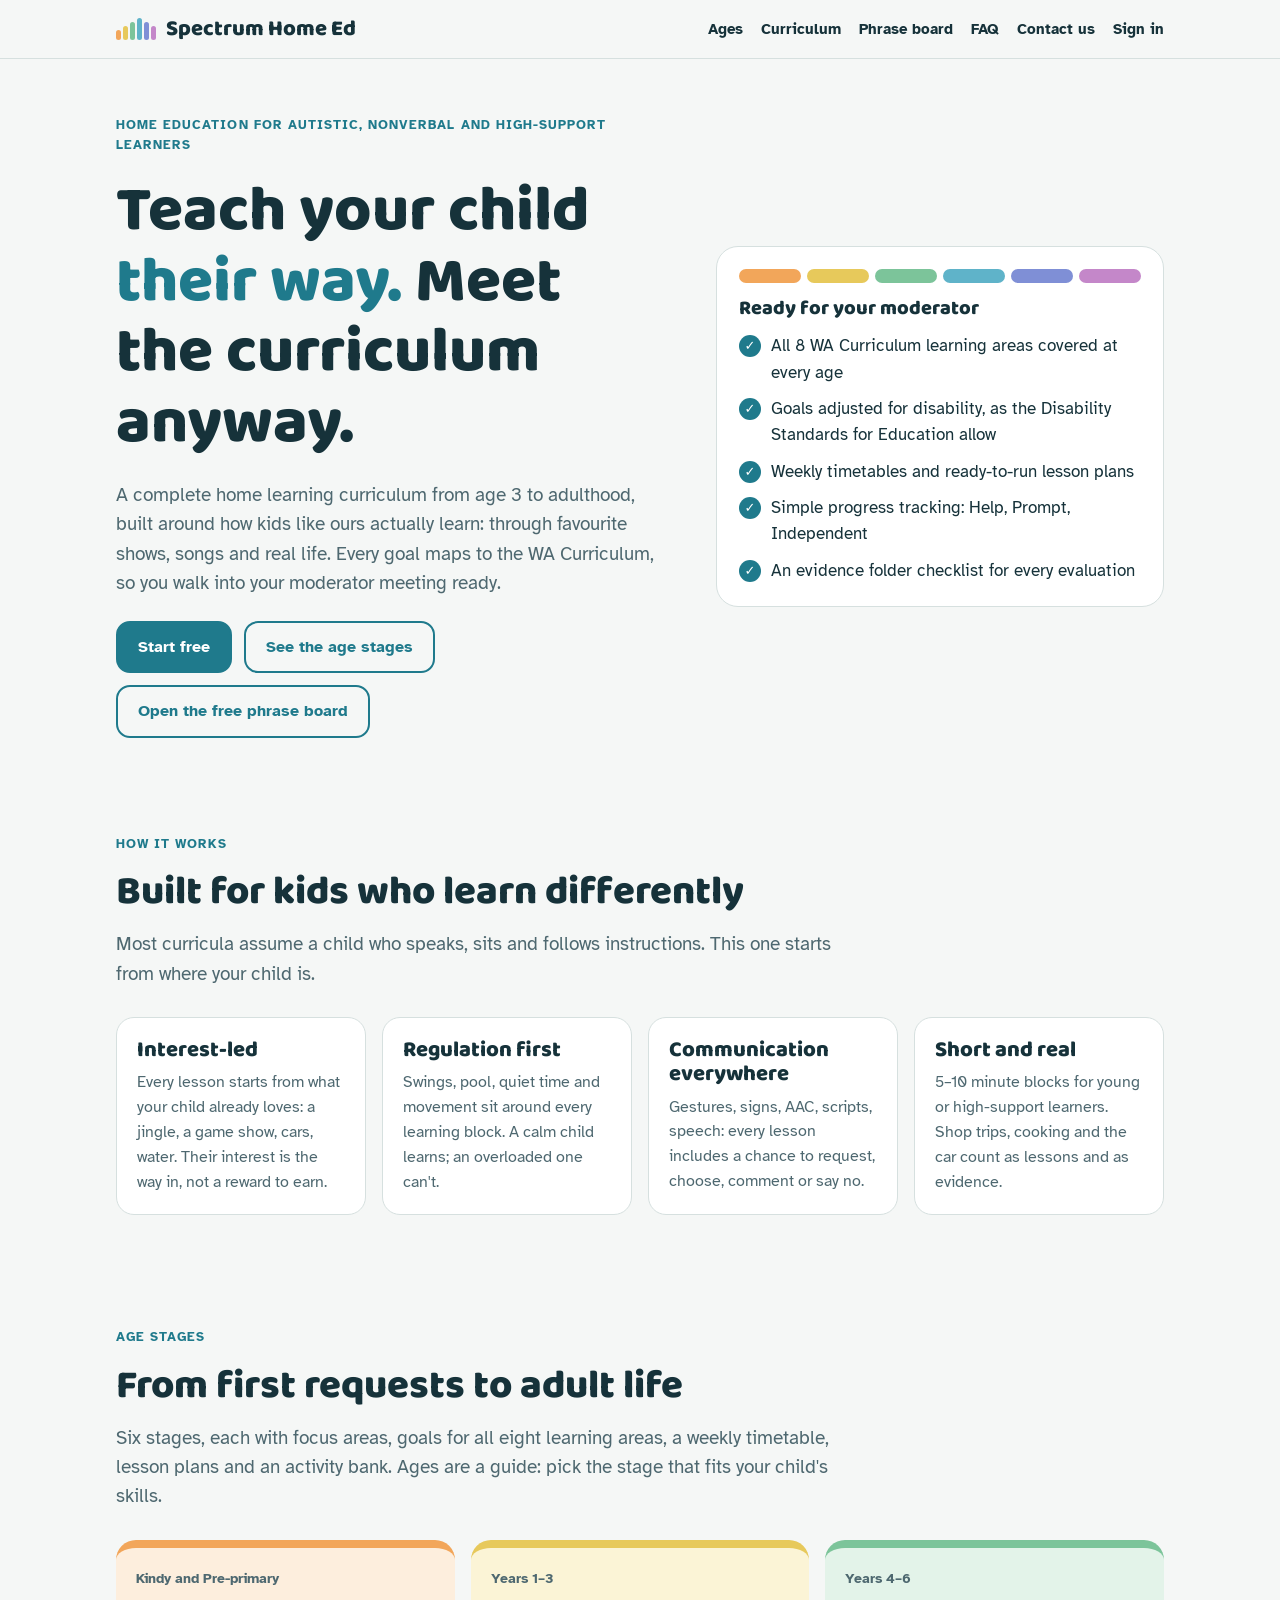
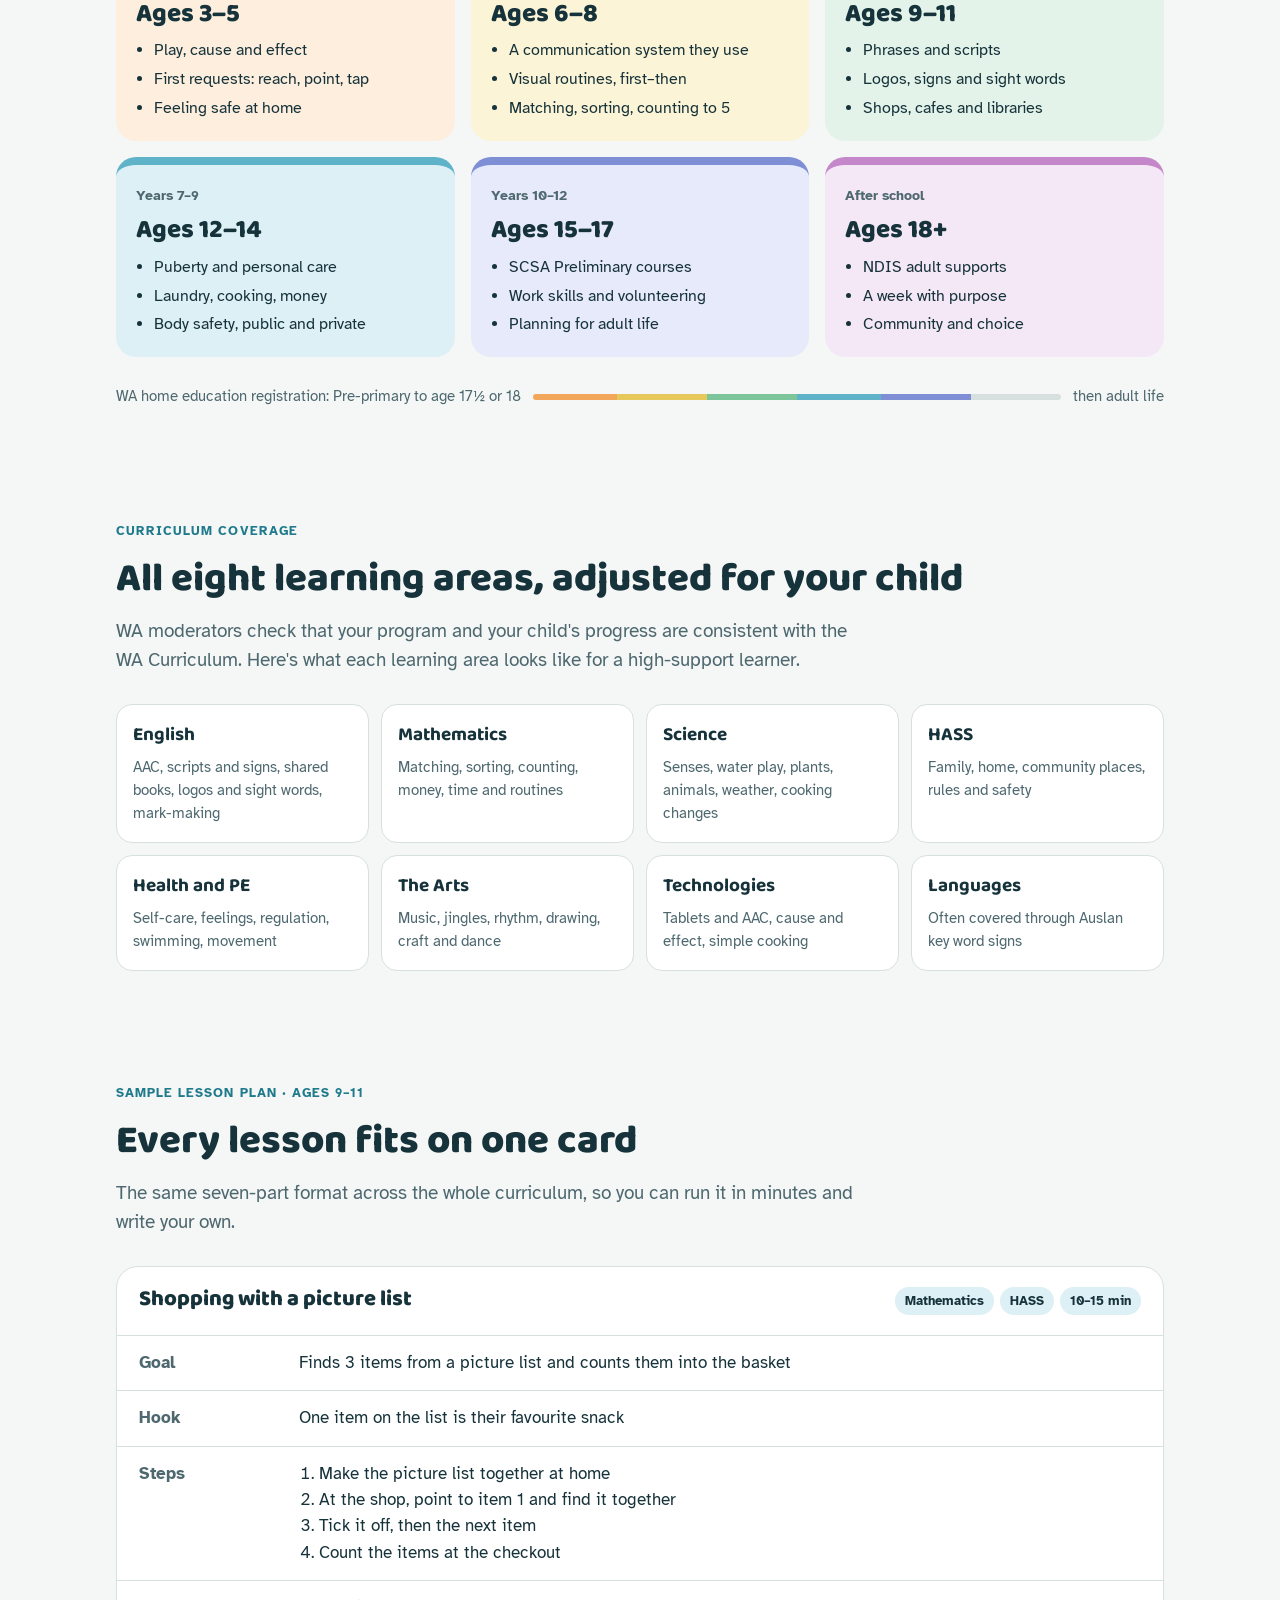
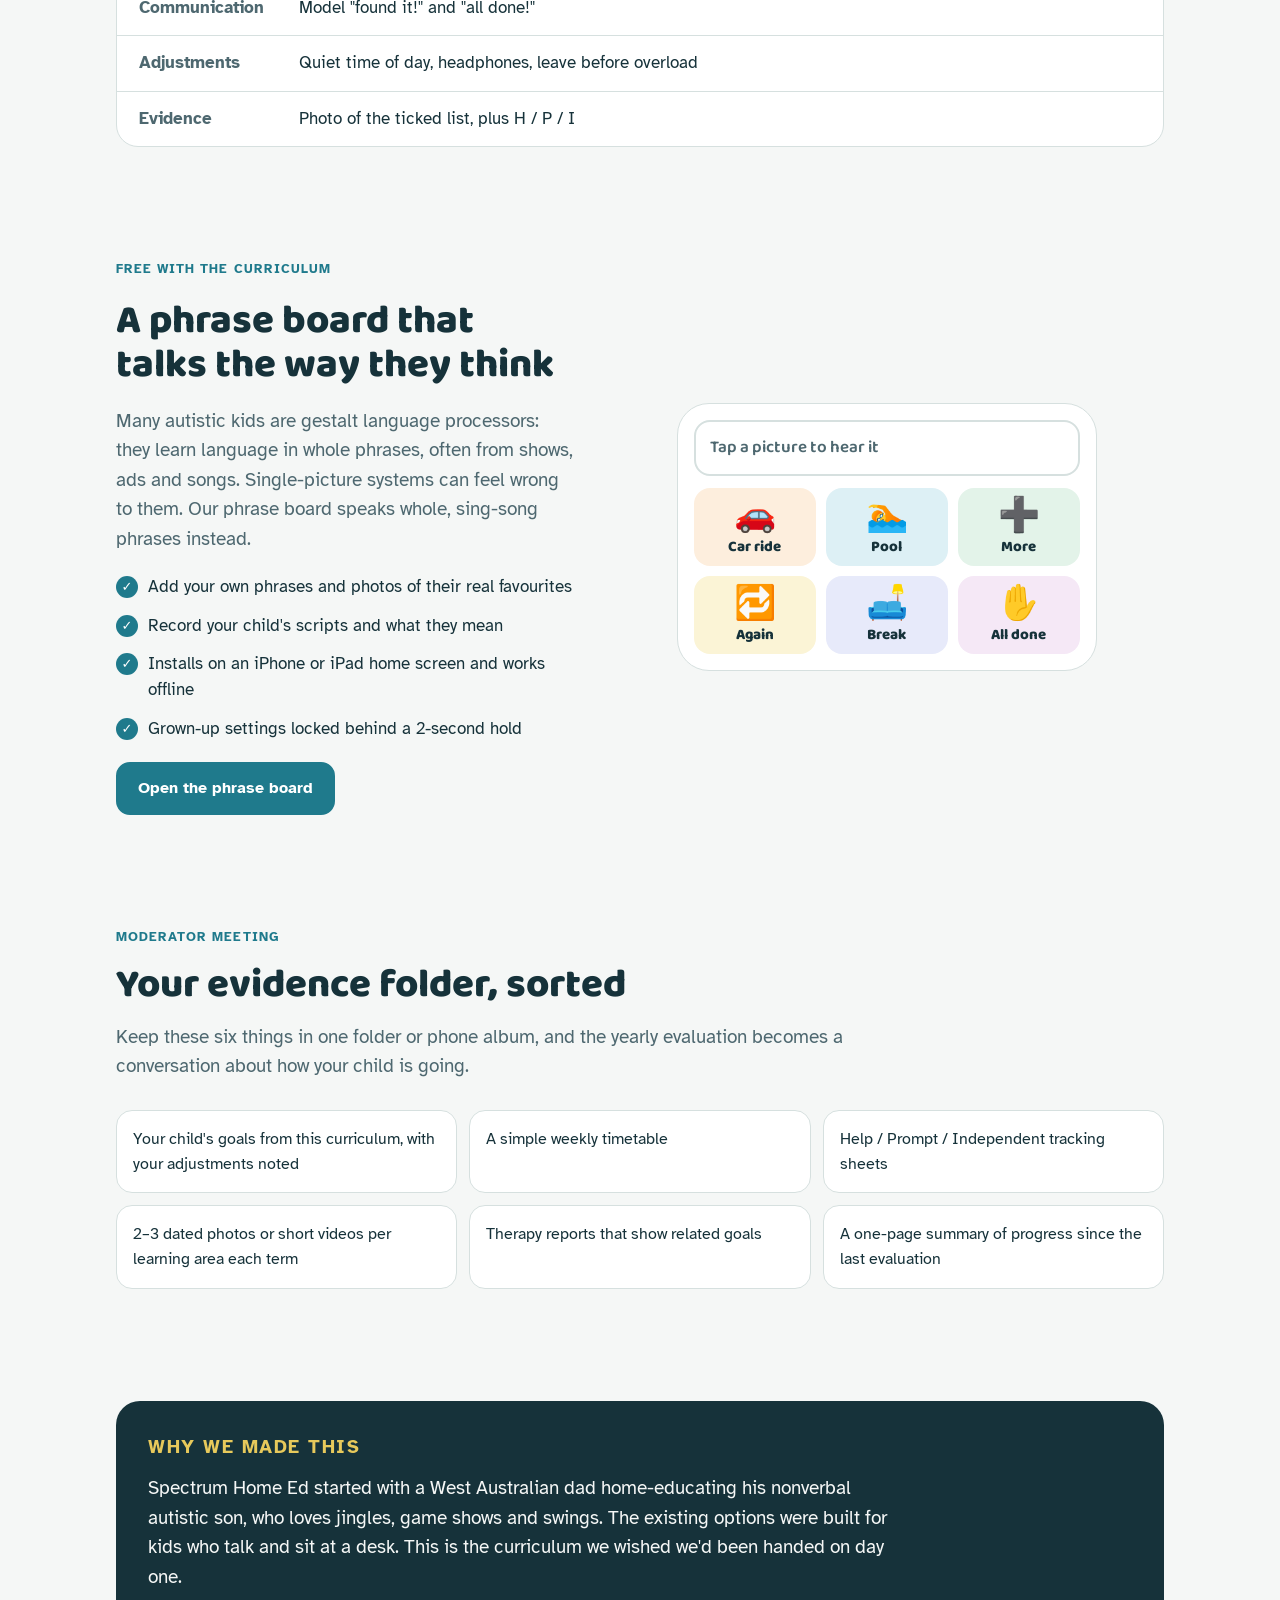
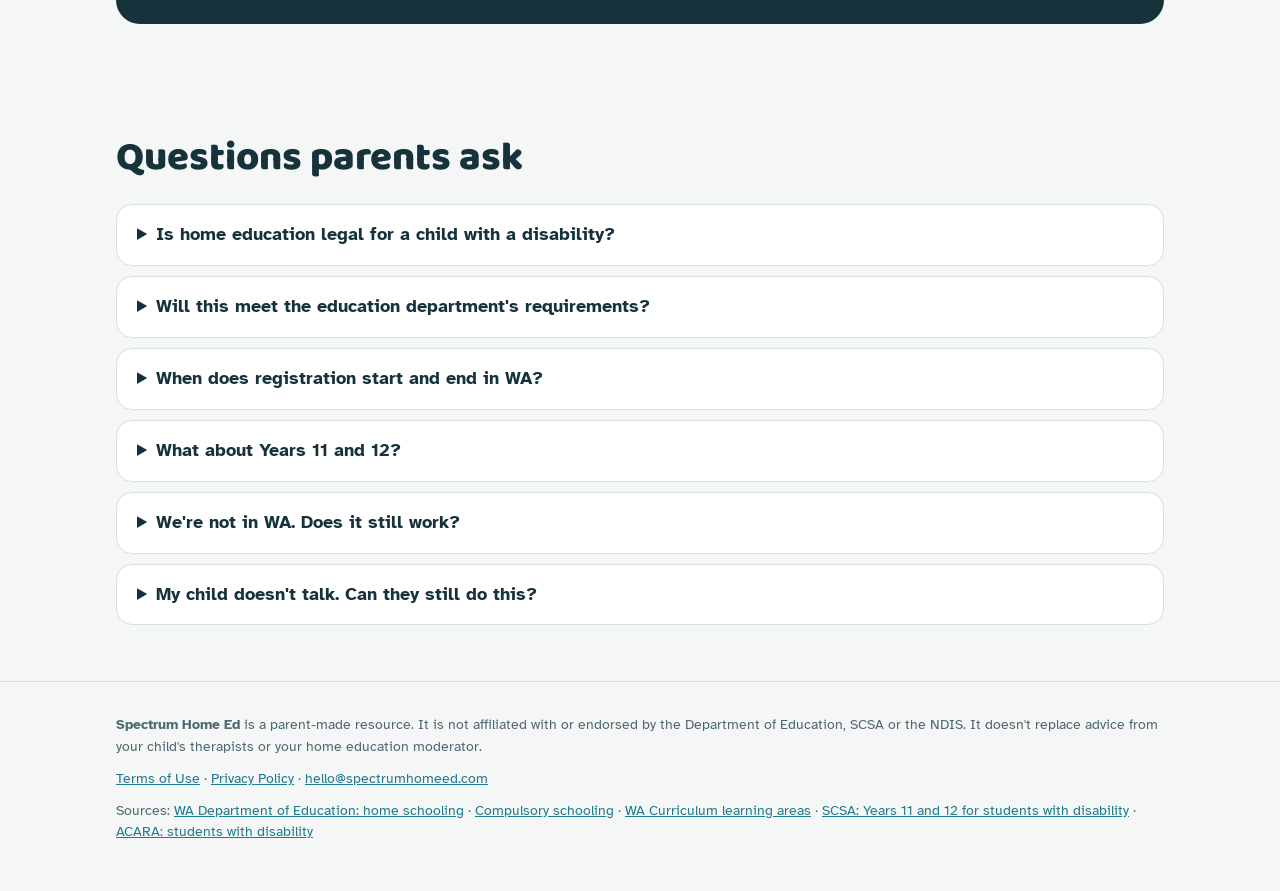
==== commit 3e00465d: "Contact us links: site menu, app account page, legal page footers Co-Authored-By: Claude Opus 5.5 <n" ====
--- a/index.html
+++ b/index.html
@@ -159,6 +159,7 @@
       <li><a href="#curriculum">Curriculum</a></li>
       <li><a href="#board">Phrase board</a></li>
       <li><a href="#faq">FAQ</a></li>
+      <li><a href="mailto:hello@spectrumhomeed.com">Contact us</a></li>
       <li class="keep"><a href="app/">Sign in</a></li>
       <li class="keep" id="adminLink" hidden><a href="app/#/admin" style="font-weight:800">Admin</a></li>
     </ul>
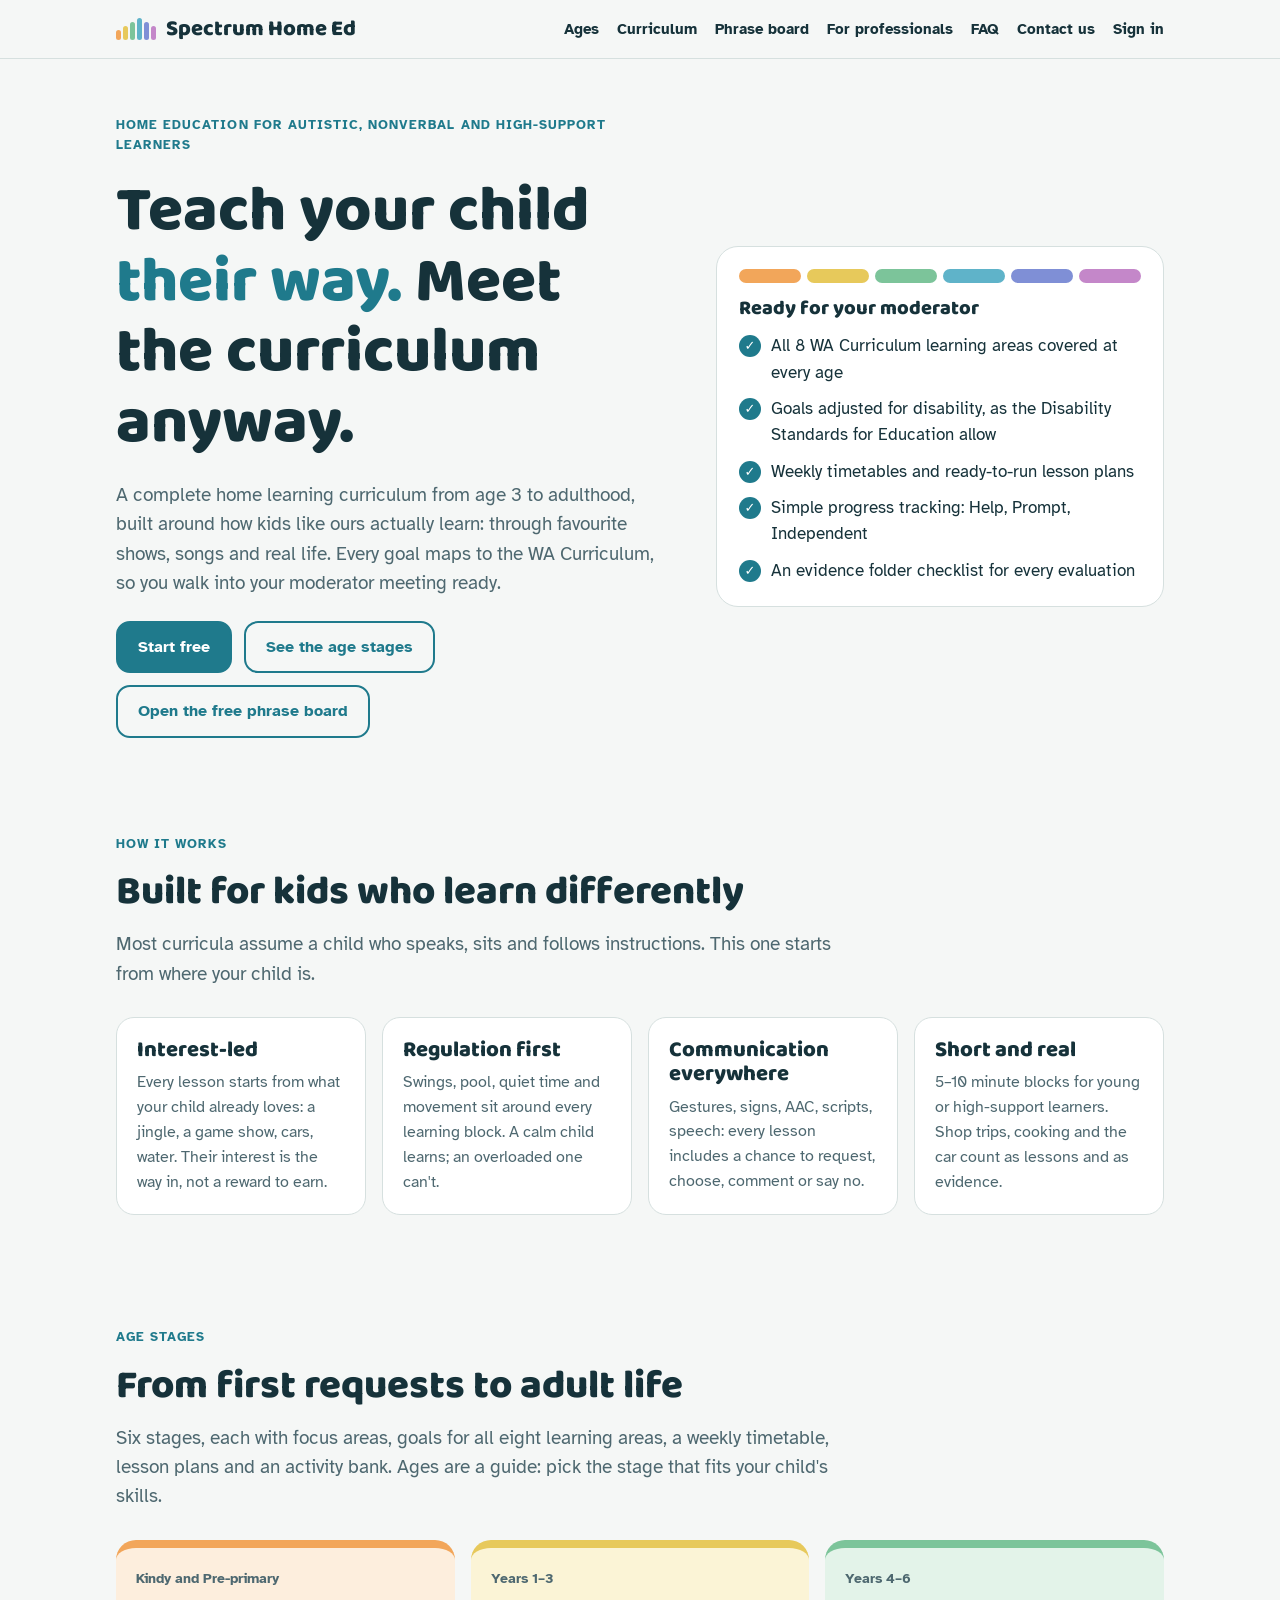
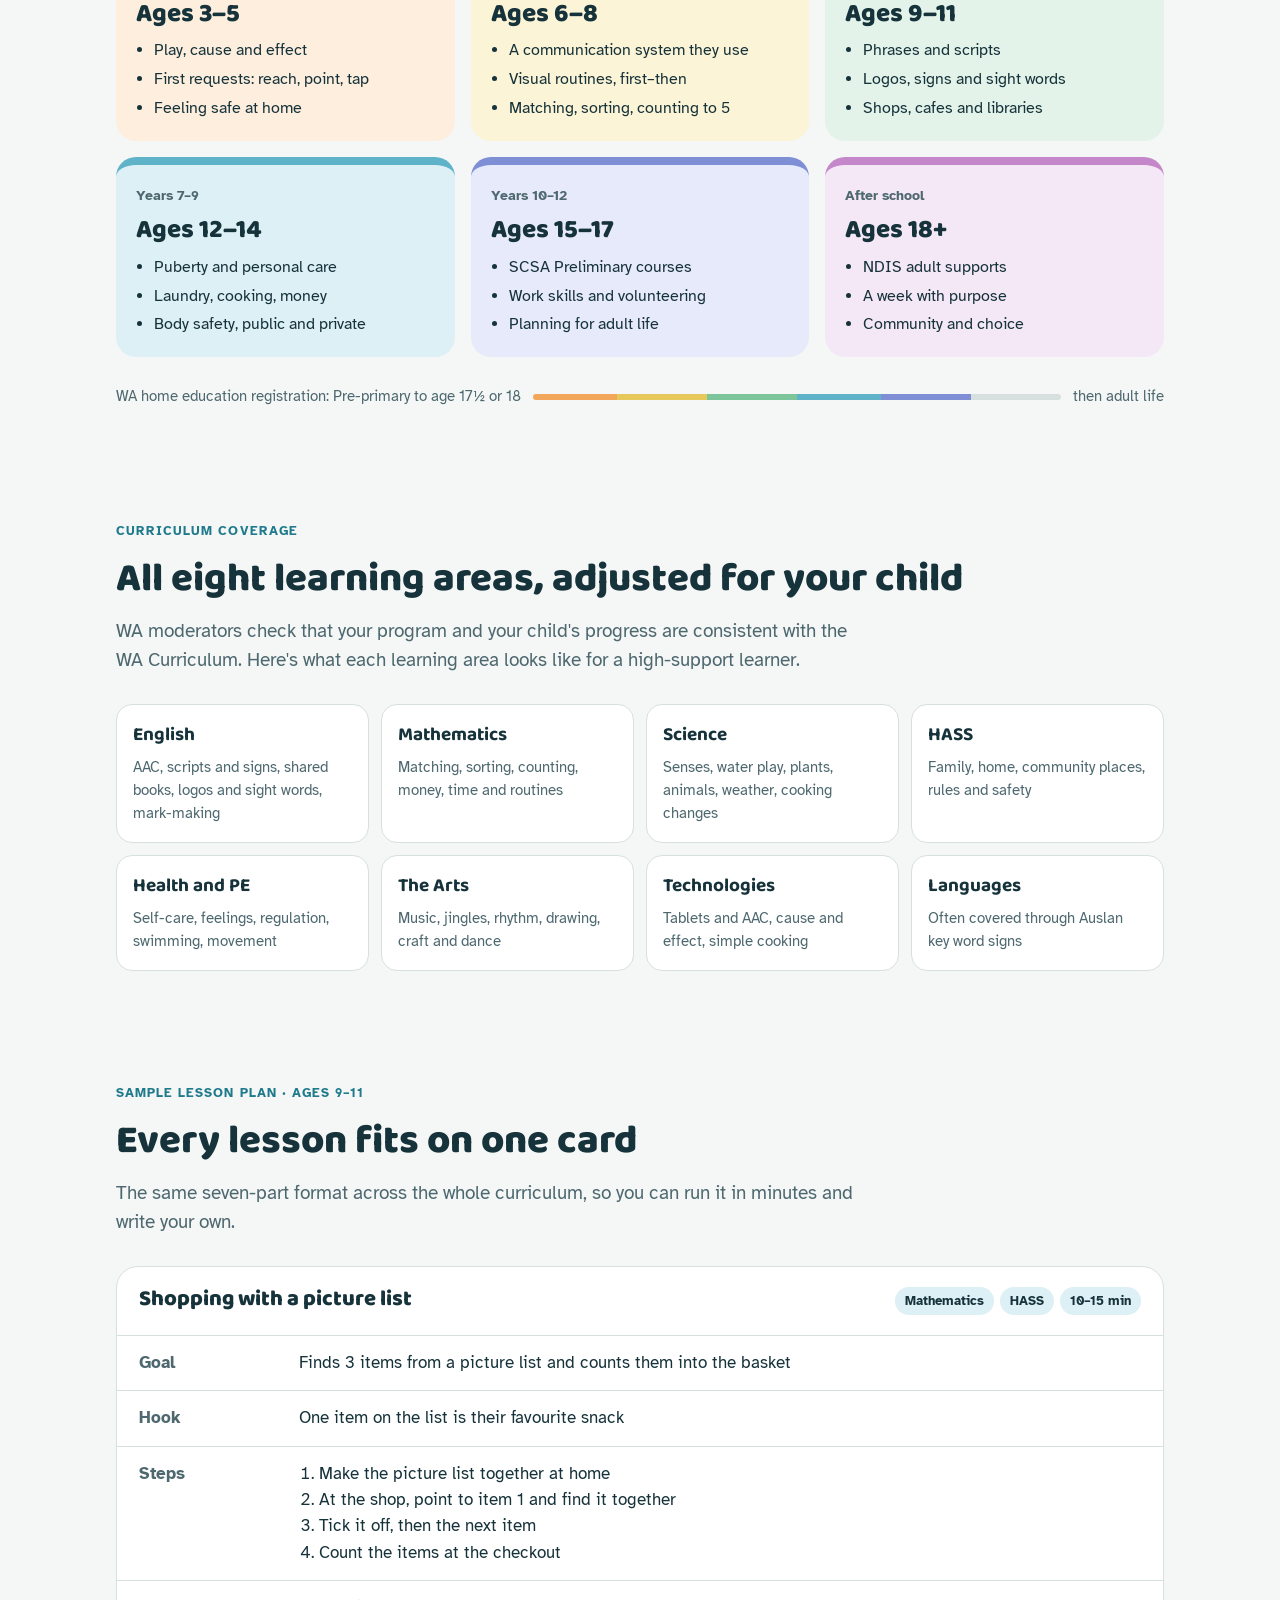
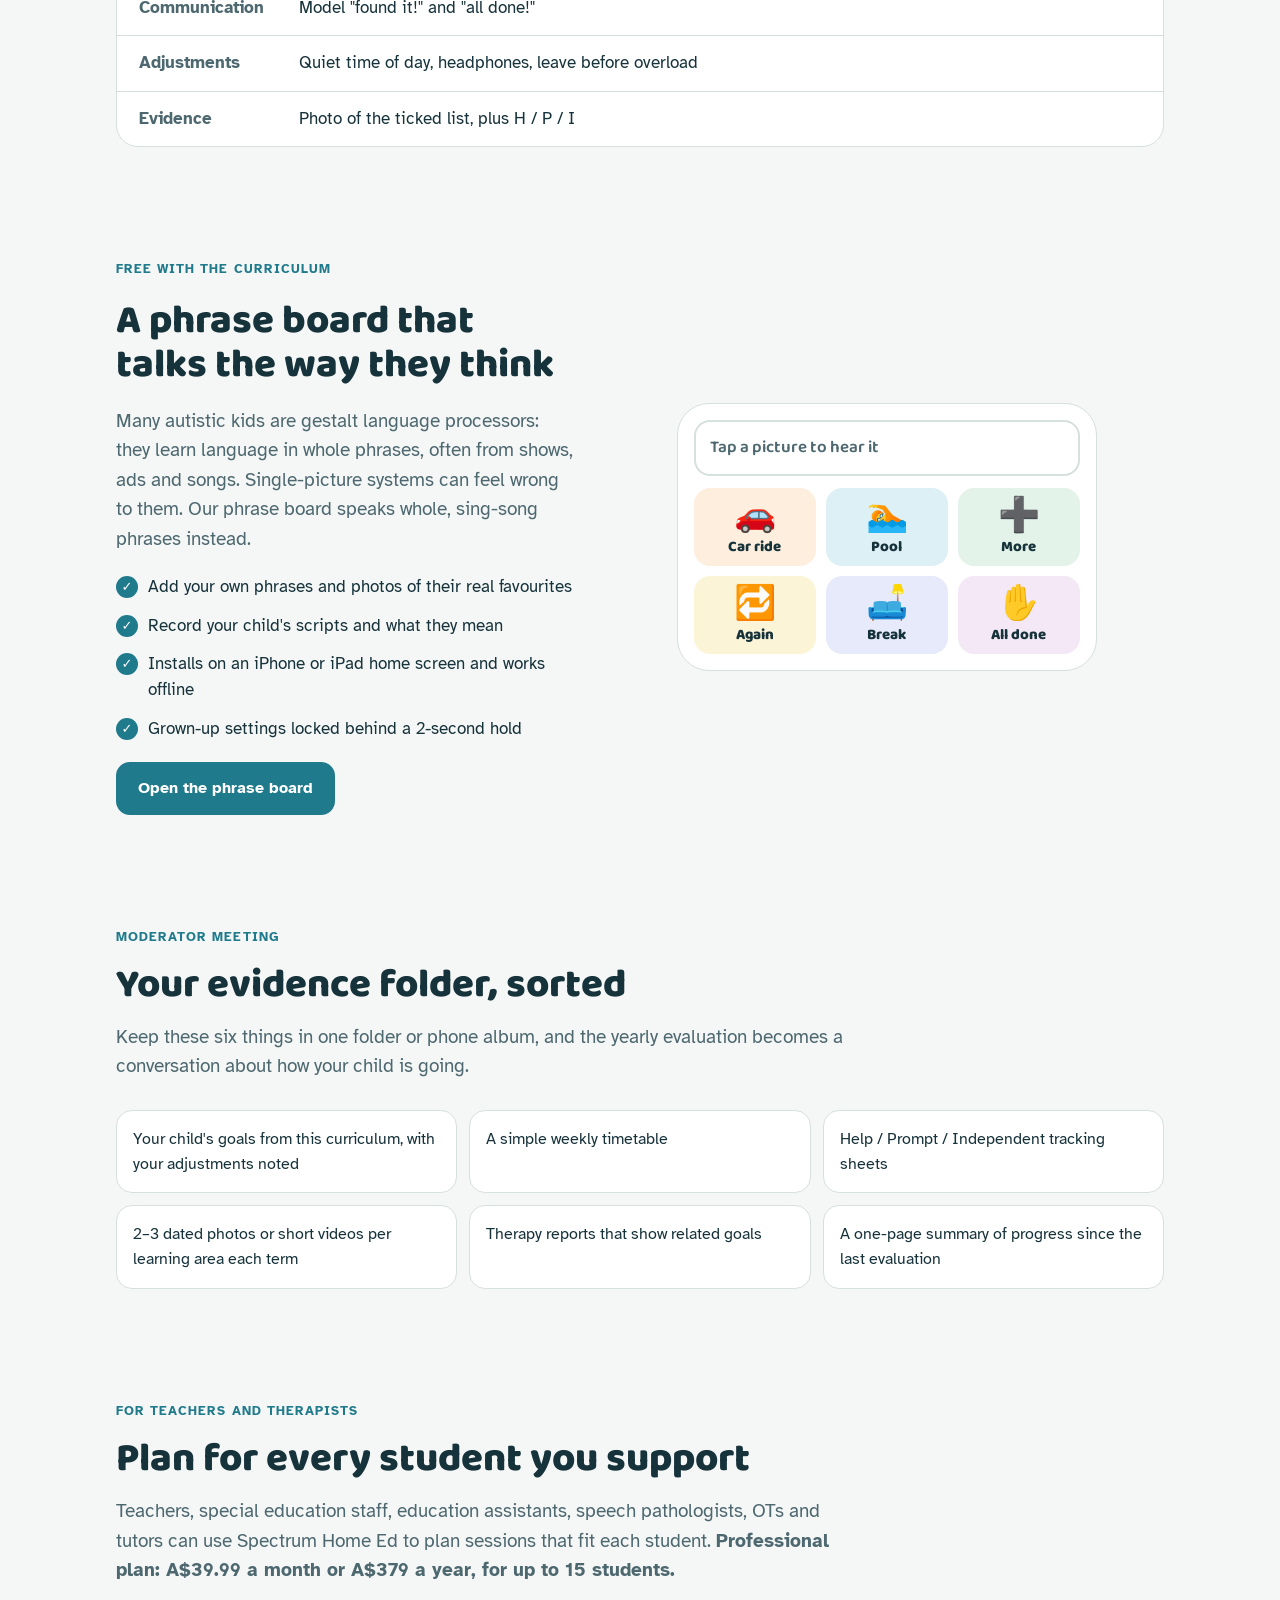
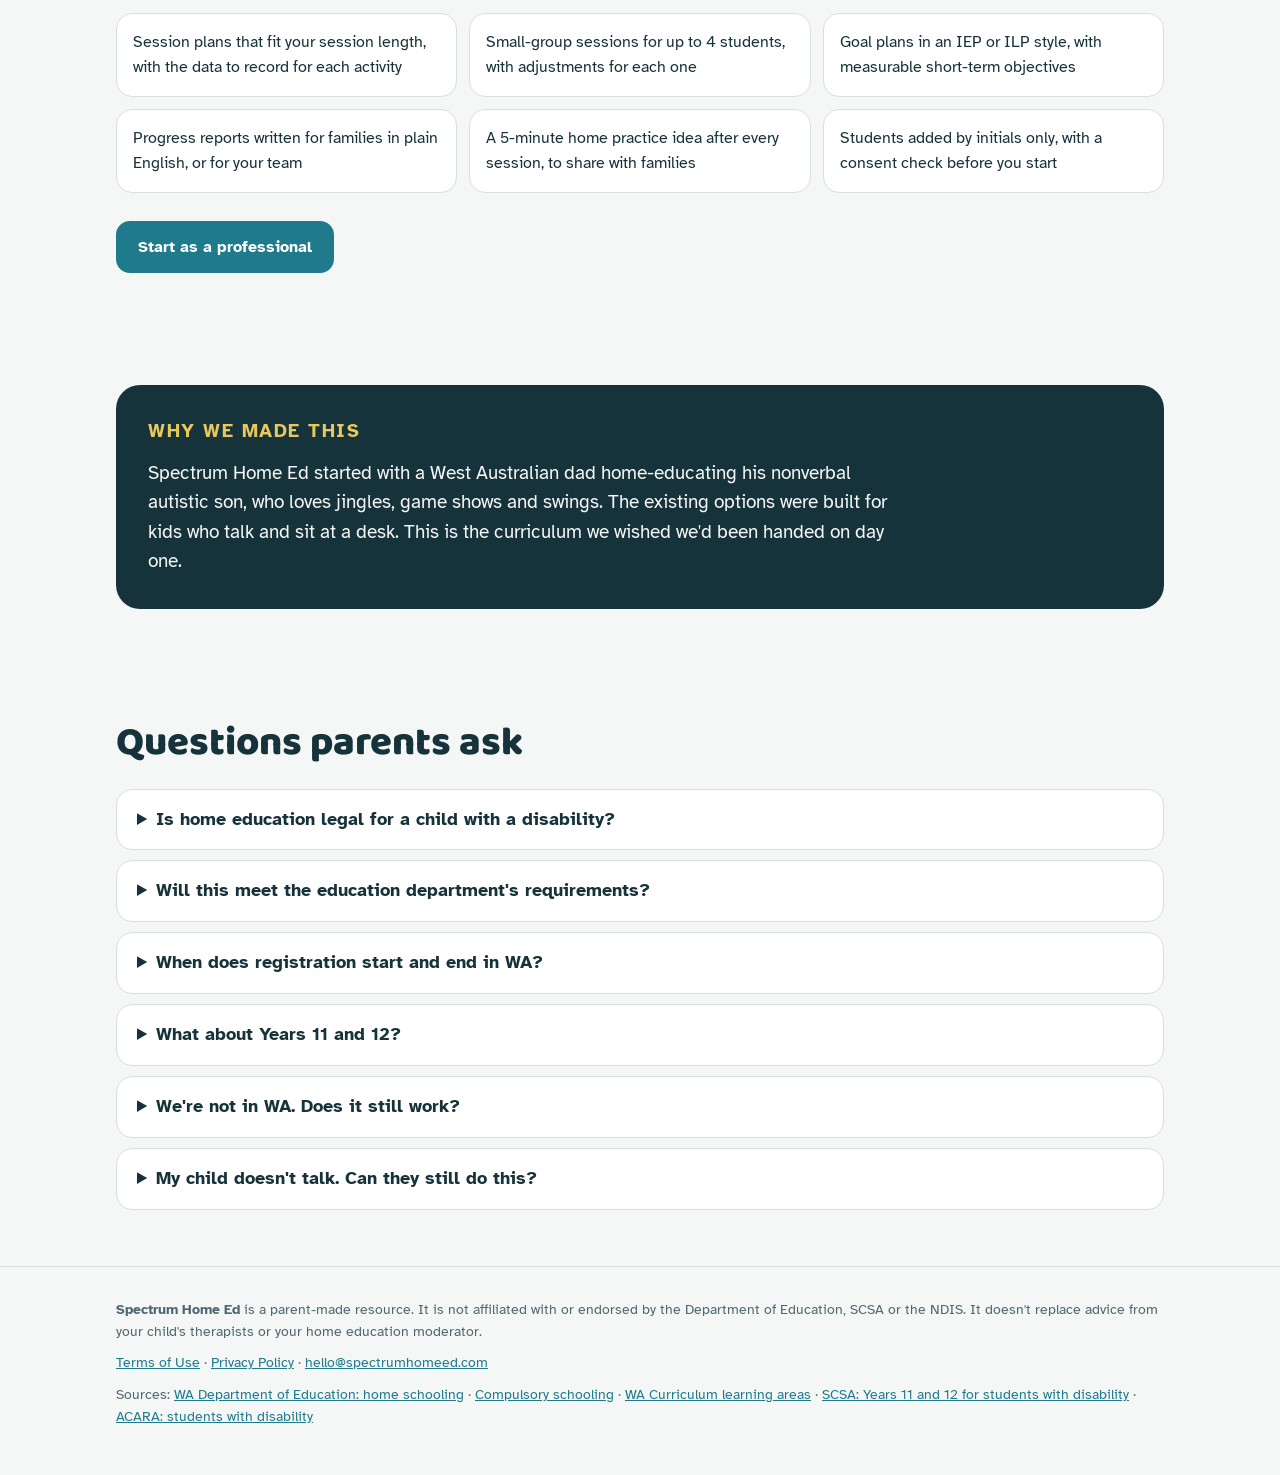
==== commit 066c82db: "Professional accounts: session plans, groups, goal plans, report audiences, website section and lega" ====
--- a/index.html
+++ b/index.html
@@ -158,6 +158,7 @@
       <li><a href="#ages">Ages</a></li>
       <li><a href="#curriculum">Curriculum</a></li>
       <li><a href="#board">Phrase board</a></li>
+      <li><a href="#pros">For professionals</a></li>
       <li><a href="#faq">FAQ</a></li>
       <li><a href="mailto:hello@spectrumhomeed.com">Contact us</a></li>
       <li class="keep"><a href="app/">Sign in</a></li>
@@ -288,6 +289,21 @@
         <li>Therapy reports that show related goals</li>
         <li>A one-page summary of progress since the last evaluation</li>
       </ul>
+    </div>
+  </section>
+
+  <section id="pros">
+    <div class="wrap stack" style="gap:28px">
+      <div class="stack"><p class="eyebrow">For teachers and therapists</p><h2>Plan for every student you support</h2><p class="lead">Teachers, special education staff, education assistants, speech pathologists, OTs and tutors can use Spectrum Home Ed to plan sessions that fit each student. <b>Professional plan: A$39.99 a month or A$379 a year, for up to 15 students.</b></p></div>
+      <ul class="evid">
+        <li>Session plans that fit your session length, with the data to record for each activity</li>
+        <li>Small-group sessions for up to 4 students, with adjustments for each one</li>
+        <li>Goal plans in an IEP or ILP style, with measurable short-term objectives</li>
+        <li>Progress reports written for families in plain English, or for your team</li>
+        <li>A 5-minute home practice idea after every session, to share with families</li>
+        <li>Students added by initials only, with a consent check before you start</li>
+      </ul>
+      <p><a class="btn primary" href="app/#/signup">Start as a professional</a></p>
     </div>
   </section>
 
